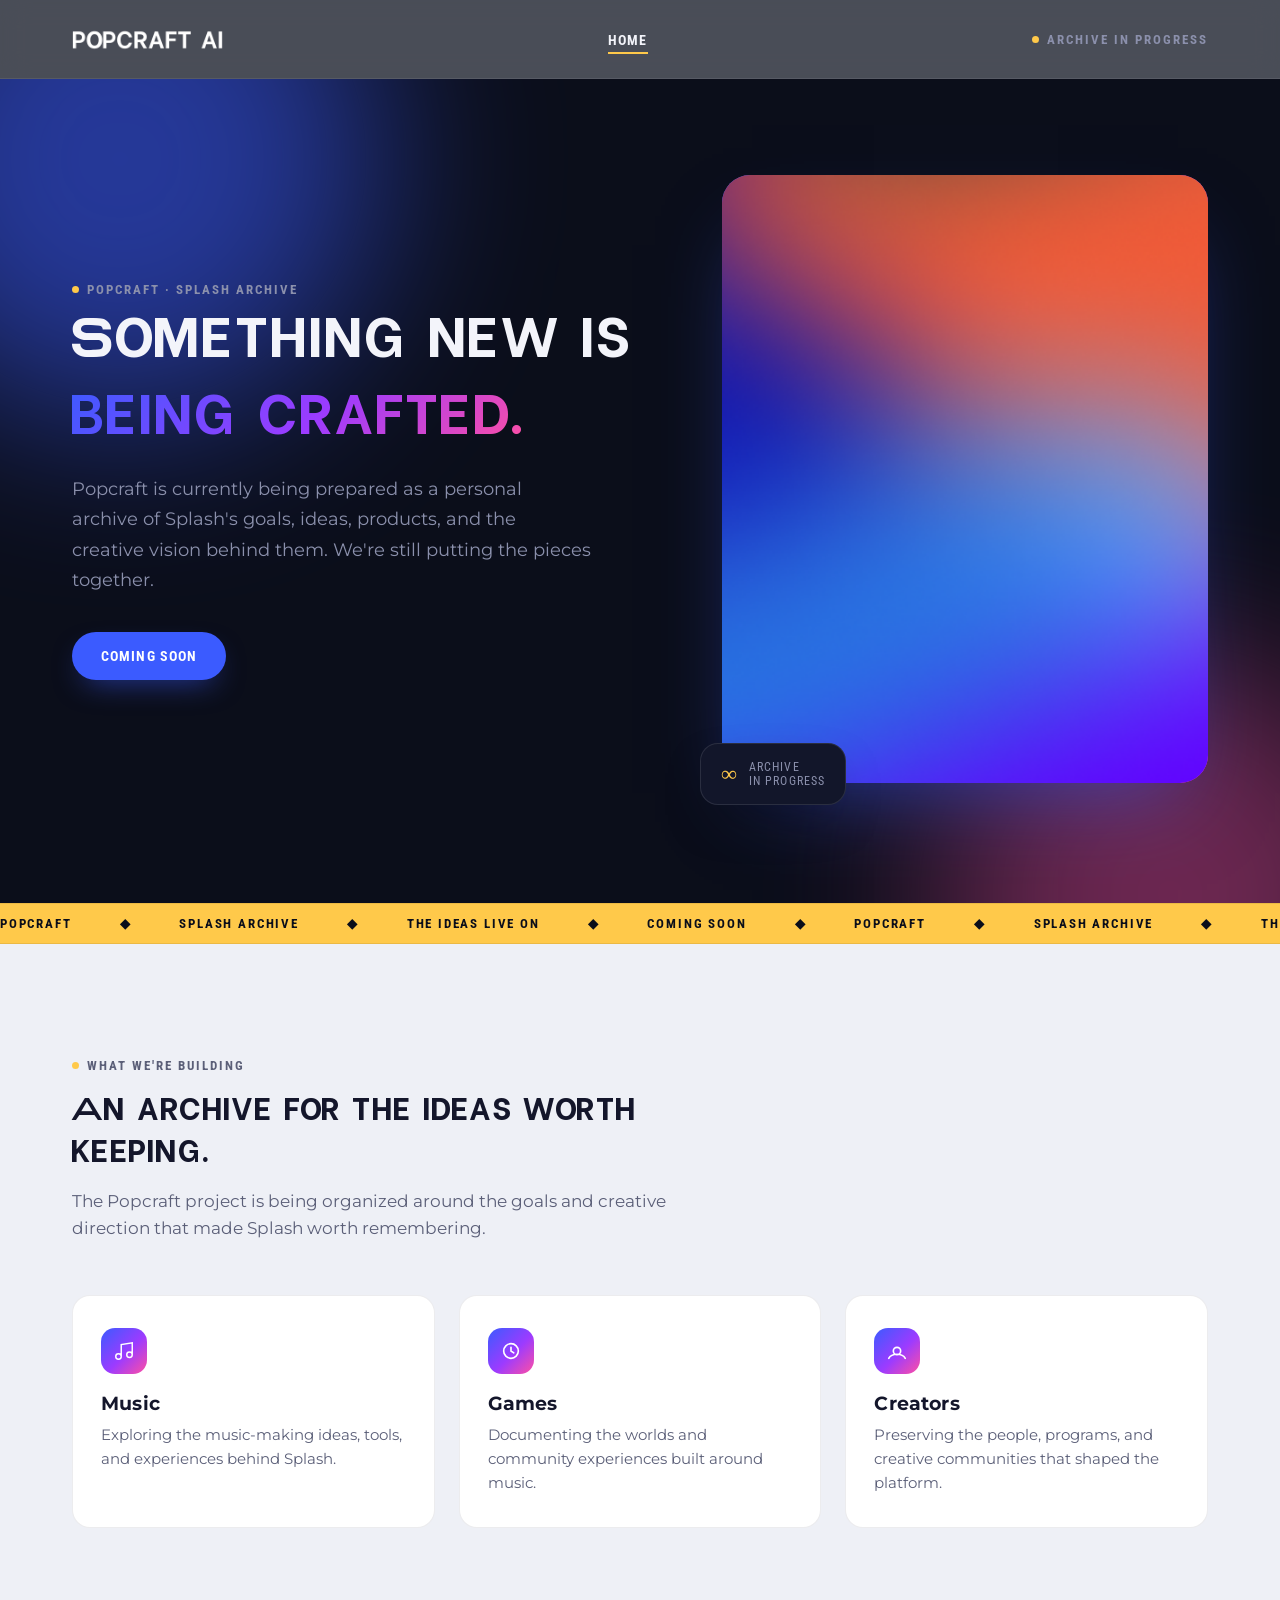
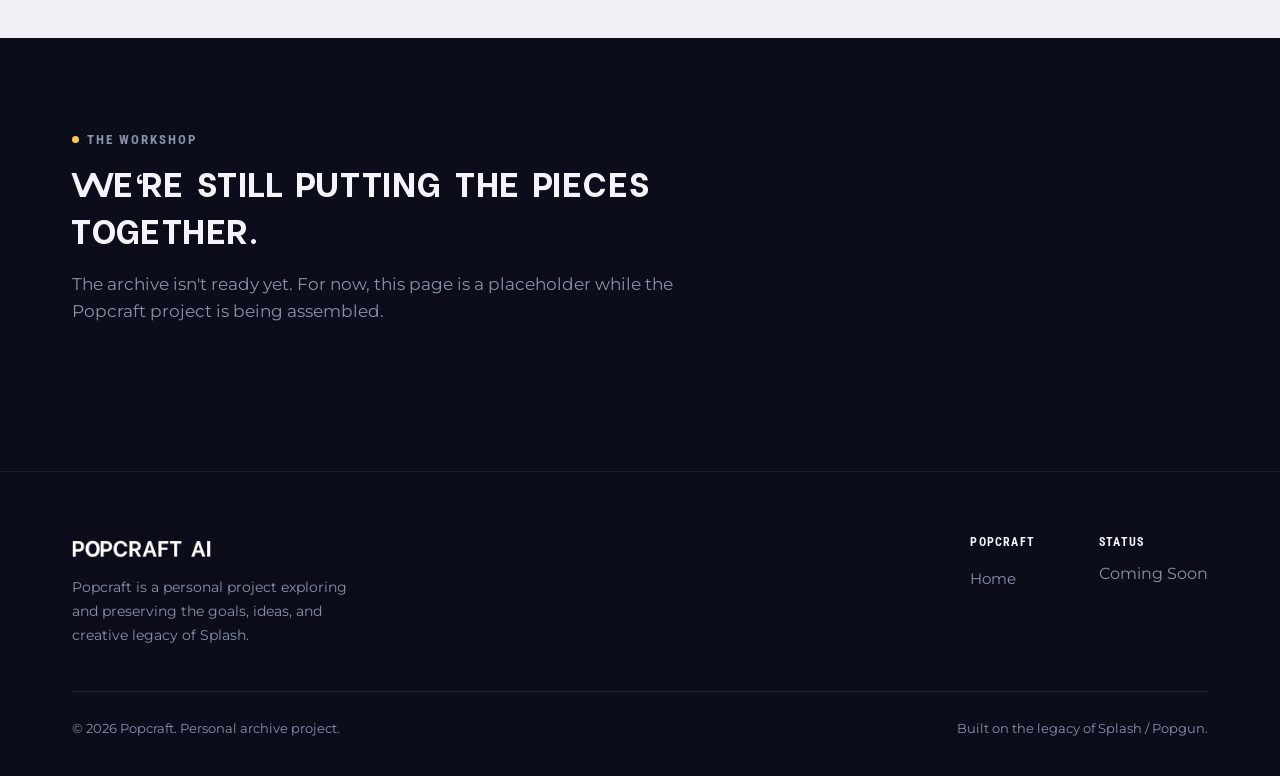
==== index.html @ b300c8a2 "updated" ====
<!DOCTYPE html>
<html lang="en">
<head>
<meta charset="UTF-8">
<meta name="viewport" content="width=device-width, initial-scale=1.0">
<title>Popcraft — Coming Soon</title>
<meta name="description" content="Popcraft is a personal archive exploring Splash's goals, ideas, products, and creative legacy.">
<link rel="stylesheet" href="css/style.css">
</head>

<body>

<nav class="site-nav">
  <div class="wrap">
    <a href="index.html" class="brand">
      <img src="assets/logo/Popcraft_Logotype.png" alt="Popcraft">
    </a>

    <ul class="nav-links" id="navLinks">
      <li><a href="index.html" class="current">Home</a></li>
    </ul>

    <div class="nav-cta">
      <span class="eyebrow on-ink">ARCHIVE IN PROGRESS</span>
      <button class="nav-toggle" id="navToggle" aria-label="Toggle menu" aria-expanded="false">
        <svg width="24" height="24" viewBox="0 0 24 24" fill="none">
          <path d="M3 6h18M3 12h18M3 18h18" stroke="currentColor" stroke-width="2" stroke-linecap="round"/>
        </svg>
      </button>
    </div>
  </div>
</nav>

<header class="hero">
  <div class="glow glow-a"></div>
  <div class="glow glow-b"></div>

  <div class="wrap hero-grid">
    <div>
      <span class="eyebrow on-ink">POPCRAFT · SPLASH ARCHIVE</span>

      <h1>
        Something new is
        <span class="accent">being crafted.</span>
      </h1>

      <p class="lede">
        Popcraft is currently being prepared as a personal archive of
        Splash's goals, ideas, products, and the creative vision behind them.
        We're still putting the pieces together.
      </p>

      <div class="cta-row">
        <span class="btn btn-primary" aria-disabled="true">Coming Soon</span>
      </div>
    </div>

    <div class="hero-visual">
      <div class="frame">
        <img src="assets/tiles/BrandedTile1.png" alt="Popcraft">
      </div>

      <div class="badge">
        <strong>∞</strong>
        <span>Archive<br>in progress</span>
      </div>
    </div>
  </div>
</header>

<div class="ticker" aria-hidden="true">
  <div class="ticker-track">
    <span>POPCRAFT</span><span>◆</span>
    <span>SPLASH ARCHIVE</span><span>◆</span>
    <span>THE IDEAS LIVE ON</span><span>◆</span>
    <span>COMING SOON</span><span>◆</span>
    <span>POPCRAFT</span><span>◆</span>
    <span>SPLASH ARCHIVE</span><span>◆</span>
    <span>THE IDEAS LIVE ON</span><span>◆</span>
    <span>COMING SOON</span><span>◆</span>
  </div>
</div>

<section class="section on-paper">
  <div class="wrap">
    <div class="section-head">
      <span class="eyebrow on-paper">WHAT WE'RE BUILDING</span>
      <h2>An archive for the ideas worth keeping.</h2>
      <p>
        The Popcraft project is being organized around the goals and creative
        direction that made Splash worth remembering.
      </p>
    </div>

    <div class="feature-grid">
      <div class="feature-card">
        <div class="feature-icon">
          <svg viewBox="0 0 24 24" fill="none">
            <path d="M9 18V5l12-2v13M9 18a3 3 0 11-6 0 3 3 0 016 0zM21 16a3 3 0 11-6 0 3 3 0 016 0z"
              stroke="#fff" stroke-width="1.6"/>
          </svg>
        </div>
        <h3>Music</h3>
        <p>Exploring the music-making ideas, tools, and experiences behind Splash.</p>
      </div>

      <div class="feature-card">
        <div class="feature-icon">
          <svg viewBox="0 0 24 24" fill="none">
            <path d="M4 12a8 8 0 0116 0M4 12a8 8 0 0016 0M12 8v4l3 2"
              stroke="#fff" stroke-width="1.8" stroke-linecap="round"/>
          </svg>
        </div>
        <h3>Games</h3>
        <p>Documenting the worlds and community experiences built around music.</p>
      </div>

      <div class="feature-card">
        <div class="feature-icon">
          <svg viewBox="0 0 24 24" fill="none">
            <path d="M8 12a4 4 0 108 0 4 4 0 00-8 0zM3 20c1.5-3 4.5-4.5 9-4.5S19.5 17 21 20"
              stroke="#fff" stroke-width="1.8" stroke-linecap="round"/>
          </svg>
        </div>
        <h3>Creators</h3>
        <p>Preserving the people, programs, and creative communities that shaped the platform.</p>
      </div>
    </div>
  </div>
</section>

<section class="craft" style="padding:90px 0;">
  <div class="wrap">
    <div class="craft-head">
      <span class="eyebrow on-ink">THE WORKSHOP</span>
      <h2>We're still putting the pieces together.</h2>
      <p>
        The archive isn't ready yet. For now, this page is a placeholder while
        the Popcraft project is being assembled.
      </p>
    </div>
  </div>
</section>

<footer class="site-footer">
  <div class="wrap">
    <div class="footer-top">
      <div class="footer-brand">
        <img src="assets/logo/Popcraft_Logotype.png" alt="Popcraft">
        <p>
          Popcraft is a personal project exploring and preserving the goals,
          ideas, and creative legacy of Splash.
        </p>
      </div>

      <div class="footer-cols">
        <div class="footer-col">
          <h4>Popcraft</h4>
          <a href="index.html">Home</a>
        </div>

        <div class="footer-col">
          <h4>Status</h4>
          <span>Coming Soon</span>
        </div>
      </div>
    </div>

    <div class="footer-bottom">
      <span>© 2026 Popcraft. Personal archive project.</span>
      <span>Built on the legacy of Splash / Popgun.</span>
    </div>
  </div>
</footer>

<script src="js/main.js"></script>
</body>
</html>
---- css/style.css ----
/* ==========================================================================
   POPCRAFT — retro-modern design system
   Tokens
   -------
   ink       #0B0E1A  deep indigo-black — primary dark surface
   ink-2     #12162A  raised dark surface (cards on ink)
   paper     #EEF0F6  cool pale lavender-white — light surface
   paper-2   #E2E5F0  raised light surface (cards on paper)
   text-hi   #F3F4FA  primary text on dark
   text-lo   #14162B  primary text on light
   muted     #8B90AC  secondary text (works on both, tuned per surface)
   blue      #3B5BFF  signal blue — primary action
   violet    #9C3BFF  tile gradient mid
   pink      #FF4FA3  tile gradient end
   gold      #FFC94A  retro spark accent — used sparingly
   Display face: Splash (custom, from /assets/fonts) — big, retro logotype energy
   Body face:    Montserrat — clean modern reading
   Utility face: Roboto Condensed — uppercase tracked labels, nav, tags
   ========================================================================== */

@font-face{font-family:"Splash Display";src:url("../assets/fonts/SPLASH.ttf") format("truetype");font-weight:700;font-display:swap;}
@font-face{font-family:"Splash Display";src:url("../assets/fonts/SPLASH-REGULAR.ttf") format("truetype");font-weight:400;font-display:swap;}

@font-face{font-family:"Montserrat";src:url("../assets/fonts/Montserrat-Regular.ttf") format("truetype");font-weight:400;font-display:swap;}
@font-face{font-family:"Montserrat";src:url("../assets/fonts/Montserrat-Medium.ttf") format("truetype");font-weight:500;font-display:swap;}
@font-face{font-family:"Montserrat";src:url("../assets/fonts/Montserrat-SemiBold.ttf") format("truetype");font-weight:600;font-display:swap;}
@font-face{font-family:"Montserrat";src:url("../assets/fonts/Montserrat-Bold.ttf") format("truetype");font-weight:700;font-display:swap;}
@font-face{font-family:"Montserrat";src:url("../assets/fonts/Montserrat-Black.ttf") format("truetype");font-weight:900;font-display:swap;}
@font-face{font-family:"Montserrat";src:url("../assets/fonts/Montserrat-Light.ttf") format("truetype");font-weight:300;font-display:swap;}

@font-face{font-family:"Roboto Condensed";src:url("../assets/fonts/Roboto_Condensed-Regular.ttf") format("truetype");font-weight:400;font-display:swap;}
@font-face{font-family:"Roboto Condensed";src:url("../assets/fonts/Roboto_Condensed-Medium.ttf") format("truetype");font-weight:500;font-display:swap;}
@font-face{font-family:"Roboto Condensed";src:url("../assets/fonts/Roboto_Condensed-Bold.ttf") format("truetype");font-weight:700;font-display:swap;}

:root{
  --ink:#0B0E1A;
  --ink-2:#12162A;
  --ink-3:#1B2038;
  --paper:#EEF0F6;
  --paper-2:#E2E5F0;
  --text-hi:#F3F4FA;
  --text-lo:#14162B;
  --muted-on-ink:#8B90AC;
  --muted-on-paper:#5B5F78;
  --blue:#3B5BFF;
  --violet:#9C3BFF;
  --pink:#FF4FA3;
  --gold:#FFC94A;
  --gradient-tile:linear-gradient(135deg,#3B5BFF 0%,#9C3BFF 55%,#FF4FA3 100%);
  --gradient-tile-2:linear-gradient(135deg,#FF4FA3 0%,#FFC94A 100%);
  --radius-lg:28px;
  --radius-md:18px;
  --radius-sm:10px;
  --container:1200px;
  --ease:cubic-bezier(.22,1,.36,1);
}

*,*::before,*::after{box-sizing:border-box;}
html{scroll-behavior:smooth;}
body{
  margin:0;
  background:var(--paper);
  color:var(--text-lo);
  font-family:"Montserrat",sans-serif;
  font-weight:400;
  -webkit-font-smoothing:antialiased;
}
img{max-width:100%;display:block;}
a{color:inherit;text-decoration:none;}
h1,h2,h3,h4{margin:0;font-family:"Splash Display","Montserrat",sans-serif;font-weight:700;letter-spacing:.01em;line-height:1.02;}
p{margin:0;line-height:1.6;}
ul{margin:0;padding:0;list-style:none;}
button{font-family:inherit;}

.wrap{max-width:var(--container);margin:0 auto;padding:0 32px;}
@media(max-width:640px){.wrap{padding:0 20px;}}

.eyebrow{
  font-family:"Roboto Condensed",sans-serif;
  font-weight:700;
  text-transform:uppercase;
  letter-spacing:.16em;
  font-size:12.5px;
  display:inline-flex;
  align-items:center;
  gap:8px;
}
.eyebrow::before{content:"";width:7px;height:7px;border-radius:50%;background:var(--gold);flex:none;}
.eyebrow.on-ink{color:var(--muted-on-ink);}
.eyebrow.on-paper{color:var(--muted-on-paper);}

/* ---------- buttons ---------- */
.btn{
  display:inline-flex;align-items:center;justify-content:center;gap:8px;
  font-family:"Roboto Condensed",sans-serif;font-weight:700;
  text-transform:uppercase;letter-spacing:.08em;font-size:14px;
  padding:15px 28px;border-radius:999px;border:1px solid transparent;
  cursor:pointer;transition:transform .35s var(--ease),background .25s,border-color .25s,color .25s;
  white-space:nowrap;
}
.btn:hover{transform:translateY(-2px);}
.btn-primary{background:var(--blue);color:#fff;box-shadow:0 12px 30px -12px rgba(59,91,255,.65);}
.btn-primary:hover{background:#5470ff;}
.btn-ghost-ink{border-color:rgba(243,244,250,.28);color:var(--text-hi);}
.btn-ghost-ink:hover{border-color:rgba(243,244,250,.6);background:rgba(243,244,250,.06);}
.btn-ghost-paper{border-color:rgba(20,22,43,.2);color:var(--text-lo);}
.btn-ghost-paper:hover{border-color:rgba(20,22,43,.5);}

/* ---------- nav ---------- */
.site-nav{
  position:sticky;top:0;z-index:100;
  background:rgba(11,14,26,.72);
  backdrop-filter:blur(14px);
  -webkit-backdrop-filter:blur(14px);
  border-bottom:1px solid rgba(255,255,255,.08);
}
.site-nav .wrap{display:flex;align-items:center;justify-content:space-between;height:78px;}
.brand{display:flex;align-items:center;gap:10px;}
.brand img{height:26px;width:auto;}
.brand-word{font-family:"Splash Display",sans-serif;font-size:20px;color:var(--text-hi);letter-spacing:.02em;}
.nav-links{display:flex;align-items:center;gap:34px;}
.nav-links a{
  font-family:"Roboto Condensed",sans-serif;font-weight:600;text-transform:uppercase;
  letter-spacing:.09em;font-size:13.5px;color:var(--muted-on-ink);
  position:relative;padding:6px 0;transition:color .2s;
}
.nav-links a::after{content:"";position:absolute;left:0;bottom:0;height:2px;width:0;background:var(--gold);transition:width .3s var(--ease);}
.nav-links a:hover,.nav-links a.current{color:var(--text-hi);}
.nav-links a:hover::after,.nav-links a.current::after{width:100%;}
.nav-cta{display:flex;align-items:center;gap:16px;}
.nav-toggle{display:none;background:none;border:0;color:var(--text-hi);}
@media(max-width:880px){
  .nav-links{position:fixed;inset:78px 0 0 0;background:var(--ink);flex-direction:column;justify-content:flex-start;padding:36px 32px;gap:26px;transform:translateY(-8px);opacity:0;pointer-events:none;transition:opacity .25s,transform .25s;}
  .nav-links.open{opacity:1;pointer-events:auto;transform:translateY(0);}
  .nav-links a{font-size:20px;}
  .nav-toggle{display:block;}
  .nav-cta .btn-ghost-ink{display:none;}
}

/* ---------- hero (dark, glow) ---------- */
.hero{
  position:relative;overflow:hidden;background:var(--ink);color:var(--text-hi);
  padding:96px 0 120px;
}
.hero .glow{position:absolute;border-radius:50%;filter:blur(90px);opacity:.55;pointer-events:none;}
.hero .glow-a{width:520px;height:520px;background:var(--blue);top:-180px;left:-140px;}
.hero .glow-b{width:460px;height:460px;background:var(--pink);bottom:-220px;right:-120px;opacity:.4;}
.hero-grid{position:relative;z-index:1;display:grid;grid-template-columns:1.1fr .9fr;gap:56px;align-items:center;}
.hero h1{font-size:clamp(42px,6vw,76px);color:var(--text-hi);}
.hero h1 .accent{background:var(--gradient-tile);-webkit-background-clip:text;background-clip:text;color:transparent;}
.hero .lede{margin-top:22px;font-size:18px;line-height:1.7;color:var(--muted-on-ink);max-width:520px;}
.hero .cta-row{margin-top:36px;display:flex;gap:16px;flex-wrap:wrap;}
.hero-visual{position:relative;}
.hero-visual .frame{
  border-radius:var(--radius-lg);overflow:hidden;background:var(--gradient-tile);
  aspect-ratio:4/5;position:relative;box-shadow:0 40px 80px -30px rgba(59,91,255,.5);
}
.hero-visual .frame img{width:100%;height:100%;object-fit:cover;mix-blend-mode:normal;}
.hero-visual .badge{
  position:absolute;bottom:-22px;left:-22px;background:var(--ink-2);border:1px solid rgba(255,255,255,.1);
  border-radius:var(--radius-md);padding:16px 20px;display:flex;gap:12px;align-items:center;
  box-shadow:0 20px 50px -20px rgba(0,0,0,.6);
}
.hero-visual .badge strong{display:block;font-size:22px;font-family:"Splash Display";color:var(--gold);}
.hero-visual .badge span{font-family:"Roboto Condensed";font-size:11.5px;text-transform:uppercase;letter-spacing:.1em;color:var(--muted-on-ink);}
@media(max-width:900px){
  .hero-grid{grid-template-columns:1fr;}
  .hero-visual{order:-1;max-width:340px;margin:0 auto;}
}

/* ---------- marquee ticker ---------- */
.ticker{background:var(--gold);color:var(--ink);overflow:hidden;border-top:1px solid rgba(0,0,0,.08);border-bottom:1px solid rgba(0,0,0,.08);}
.ticker-track{display:flex;gap:48px;white-space:nowrap;padding:12px 0;animation:scroll 26s linear infinite;width:max-content;}
.ticker-track span{font-family:"Roboto Condensed";font-weight:700;text-transform:uppercase;letter-spacing:.14em;font-size:13px;}
@keyframes scroll{from{transform:translateX(0);}to{transform:translateX(-50%);}}
@media(prefers-reduced-motion:reduce){.ticker-track{animation:none;}}

/* ---------- craft grid (signature element) ---------- */
.craft{background:var(--ink);color:var(--text-hi);padding:110px 0 130px;position:relative;}
.craft-head{max-width:640px;margin-bottom:56px;}
.craft-head h2{font-size:clamp(30px,4vw,46px);margin-top:14px;}
.craft-head p{margin-top:16px;color:var(--muted-on-ink);font-size:17px;}

.craft-grid{
  display:grid;grid-template-columns:repeat(6,1fr);grid-auto-rows:150px;gap:18px;
}
.tile{
  position:relative;border-radius:var(--radius-md);overflow:hidden;
  background:var(--gradient-tile);
  clip-path:polygon(0 0,100% 0,100% 100%,22px 100%,0 calc(100% - 22px));
  transition:transform .5s var(--ease),box-shadow .5s var(--ease);
  isolation:isolate;
}
.tile::after{
  content:"";position:absolute;inset:0;
  background:linear-gradient(120deg,transparent 30%,rgba(255,255,255,.35) 45%,transparent 60%);
  transform:translateX(-120%);transition:transform .8s var(--ease);
}
.tile:hover{transform:translateY(-8px);box-shadow:0 30px 60px -20px rgba(59,91,255,.45);}
.tile:hover::after{transform:translateX(120%);}
.tile img.tile-img{position:absolute;inset:0;width:100%;height:100%;object-fit:cover;}
.tile-label{
  position:absolute;left:18px;bottom:16px;z-index:2;
  font-family:"Roboto Condensed";font-weight:700;text-transform:uppercase;letter-spacing:.1em;
  font-size:12.5px;color:#fff;display:flex;align-items:center;gap:8px;
  text-shadow:0 2px 12px rgba(0,0,0,.35);
}
.tile-label svg{width:12px;height:12px;flex:none;}
.tile-cover{background:var(--gradient-tile-2);}
.tile-plain{background:var(--ink-3);}

.tile-games{grid-column:span 2;grid-row:span 2;}
.tile-tools{grid-column:span 2;grid-row:span 3;}
.tile-stars{grid-column:span 2;grid-row:span 2;}
.tile-video{grid-column:span 2;grid-row:span 2;}
.tile-b1{grid-column:span 2;grid-row:span 1;}
.tile-b2{grid-column:span 2;grid-row:span 2;}
.play-icon{position:absolute;top:50%;left:50%;width:52px;height:52px;transform:translate(-50%,-50%);z-index:2;filter:drop-shadow(0 6px 16px rgba(0,0,0,.5));}

@media(max-width:900px){
  .craft-grid{grid-template-columns:repeat(2,1fr);grid-auto-rows:180px;}
  .tile-games,.tile-tools,.tile-stars,.tile-video,.tile-b1,.tile-b2{grid-column:span 2;grid-row:span 2;}
}

/* ---------- feature cards (light) ---------- */
.section{padding:110px 0;}
.section.on-paper{background:var(--paper);}
.section-head{max-width:640px;margin-bottom:52px;}
.section-head h2{font-size:clamp(28px,3.6vw,42px);color:var(--text-lo);margin-top:14px;}
.section-head p{margin-top:16px;color:var(--muted-on-paper);font-size:17px;}

.feature-grid{display:grid;grid-template-columns:repeat(3,1fr);gap:24px;}
.feature-card{
  background:#fff;border:1px solid rgba(20,22,43,.08);border-radius:var(--radius-md);
  padding:32px 28px;transition:transform .3s var(--ease),box-shadow .3s var(--ease);
}
.feature-card:hover{transform:translateY(-6px);box-shadow:0 24px 50px -24px rgba(20,22,43,.22);}
.feature-icon{
  width:46px;height:46px;border-radius:14px;background:var(--gradient-tile);
  display:flex;align-items:center;justify-content:center;margin-bottom:20px;
}
.feature-icon svg{width:22px;height:22px;color:#fff;}
.feature-card h3{font-family:"Montserrat";font-weight:700;font-size:19px;color:var(--text-lo);}
.feature-card p{margin-top:10px;color:var(--muted-on-paper);font-size:15px;}
@media(max-width:820px){.feature-grid{grid-template-columns:1fr;}}

/* ---------- promise band ---------- */
.promise{background:var(--paper-2);padding:70px 0;}
.promise .wrap{display:flex;align-items:center;justify-content:space-between;gap:40px;flex-wrap:wrap;}
.promise h3{font-size:clamp(22px,3vw,30px);color:var(--text-lo);max-width:640px;}
.promise .tag{
  font-family:"Roboto Condensed";font-weight:700;text-transform:uppercase;letter-spacing:.1em;font-size:12px;
  color:var(--blue);background:rgba(59,91,255,.1);border-radius:999px;padding:8px 16px;display:inline-block;margin-bottom:14px;
}

/* ---------- product hero (per product page) ---------- */
.product-hero{background:var(--ink);color:var(--text-hi);padding:150px 0 110px;position:relative;overflow:hidden;}
.product-hero-grid{position:relative;z-index:1;display:grid;grid-template-columns:.95fr 1.05fr;gap:60px;align-items:center;}
.product-hero .frame{border-radius:var(--radius-lg);overflow:hidden;aspect-ratio:1/1;background:var(--gradient-tile);box-shadow:0 40px 90px -30px rgba(0,0,0,.6);}
.product-hero .frame img{width:100%;height:100%;object-fit:cover;}
.product-hero h1{font-size:clamp(38px,5vw,64px);margin-top:16px;}
.product-hero .lede{margin-top:20px;color:var(--muted-on-ink);font-size:17.5px;max-width:520px;line-height:1.7;}
.product-hero ul.checklist{margin-top:28px;display:grid;gap:12px;}
.product-hero ul.checklist li{display:flex;gap:12px;align-items:flex-start;font-size:15px;color:var(--text-hi);}
.product-hero ul.checklist li svg{flex:none;width:18px;height:18px;margin-top:2px;color:var(--gold);}
.product-hero .cta-row{margin-top:32px;display:flex;gap:16px;flex-wrap:wrap;}
@media(max-width:880px){.product-hero-grid{grid-template-columns:1fr;}.product-hero .frame{max-width:340px;margin:0 auto;}}

/* ---------- timeline (about page — genuine sequence) ---------- */
.timeline{position:relative;padding-left:32px;border-left:2px solid rgba(20,22,43,.14);display:grid;gap:44px;}
.timeline-item{position:relative;}
.timeline-item::before{
  content:"";position:absolute;left:-40px;top:4px;width:14px;height:14px;border-radius:50%;
  background:var(--blue);box-shadow:0 0 0 5px rgba(59,91,255,.16);
}
.timeline-item .year{font-family:"Roboto Condensed";font-weight:700;letter-spacing:.1em;text-transform:uppercase;font-size:12.5px;color:var(--blue);}
.timeline-item h3{font-family:"Montserrat";font-weight:700;font-size:20px;margin-top:8px;color:var(--text-lo);}
.timeline-item p{margin-top:8px;color:var(--muted-on-paper);max-width:560px;}

/* ---------- crew / mascot card ---------- */
.crew-card{
  display:grid;grid-template-columns:.8fr 1.2fr;gap:0;background:var(--ink);color:var(--text-hi);
  border-radius:var(--radius-lg);overflow:hidden;
}
.crew-card .art{background:var(--gradient-tile);aspect-ratio:4/5;position:relative;}
.crew-card .art img{width:100%;height:100%;object-fit:cover;}
.crew-card .copy{padding:48px;}
.crew-card h3{font-family:"Splash Display";font-size:32px;color:var(--text-hi);}
.crew-card p{margin-top:16px;color:var(--muted-on-ink);line-height:1.75;}
@media(max-width:760px){.crew-card{grid-template-columns:1fr;}.crew-card .copy{padding:32px;}}

/* ---------- newsletter ---------- */
.newsletter{background:var(--ink);color:var(--text-hi);padding:90px 0;}
.newsletter .wrap{display:grid;grid-template-columns:1fr auto;gap:40px;align-items:center;}
.newsletter h2{font-size:clamp(26px,3.4vw,38px);}
.newsletter p{margin-top:12px;color:var(--muted-on-ink);max-width:440px;}
.newsletter form{display:flex;gap:10px;}
.newsletter input{
  background:var(--ink-2);border:1px solid rgba(255,255,255,.14);border-radius:999px;
  padding:15px 20px;color:var(--text-hi);font-family:"Montserrat";min-width:260px;
}
.newsletter input::placeholder{color:var(--muted-on-ink);}
@media(max-width:760px){.newsletter .wrap{grid-template-columns:1fr;}.newsletter form{flex-direction:column;}.newsletter input{min-width:0;}}

/* ---------- footer ---------- */
.site-footer{background:var(--ink);color:var(--muted-on-ink);padding:64px 0 40px;border-top:1px solid rgba(255,255,255,.08);}
.footer-top{display:flex;justify-content:space-between;gap:40px;flex-wrap:wrap;padding-bottom:44px;}
.footer-brand img{height:24px;margin-bottom:16px;}
.footer-brand p{max-width:280px;font-size:14px;line-height:1.7;}
.footer-cols{display:flex;gap:64px;flex-wrap:wrap;}
.footer-col h4{font-family:"Roboto Condensed";text-transform:uppercase;letter-spacing:.1em;font-size:12px;color:var(--text-hi);margin-bottom:16px;}
.footer-col a{display:block;font-size:14.5px;padding:6px 0;transition:color .2s;}
.footer-col a:hover{color:var(--text-hi);}
.footer-bottom{border-top:1px solid rgba(255,255,255,.08);padding-top:28px;display:flex;justify-content:space-between;flex-wrap:wrap;gap:12px;font-size:13px;}
.social-row{display:flex;gap:14px;}
.social-row a{width:36px;height:36px;border-radius:50%;border:1px solid rgba(255,255,255,.14);display:flex;align-items:center;justify-content:center;transition:border-color .2s,transform .2s;}
.social-row a:hover{border-color:var(--gold);transform:translateY(-2px);}
.social-row svg{width:16px;height:16px;}

/* ---------- utility ---------- */
.stack-tag{display:inline-flex;align-items:center;gap:8px;font-family:"Roboto Condensed";font-weight:700;text-transform:uppercase;letter-spacing:.1em;font-size:12px;color:var(--blue);}
::selection{background:var(--gold);color:var(--ink);}
:focus-visible{outline:2px solid var(--gold);outline-offset:3px;}
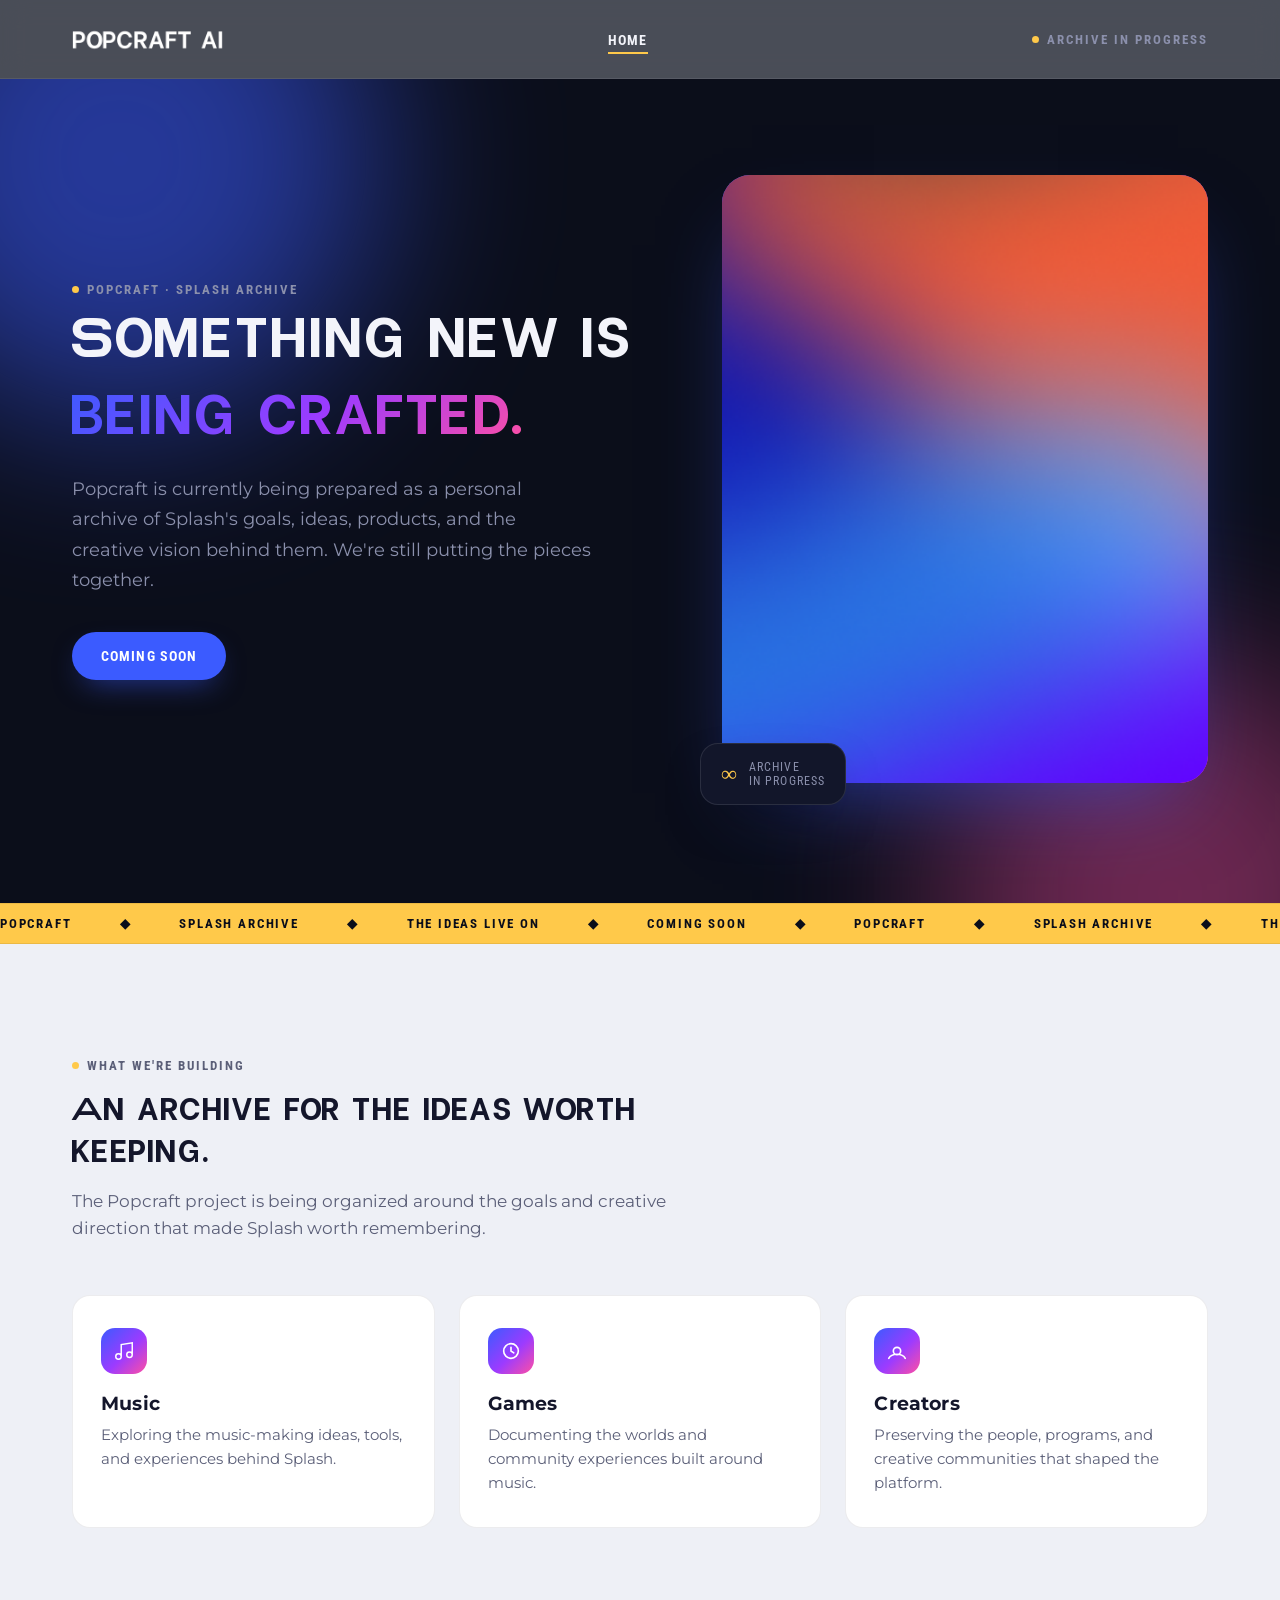
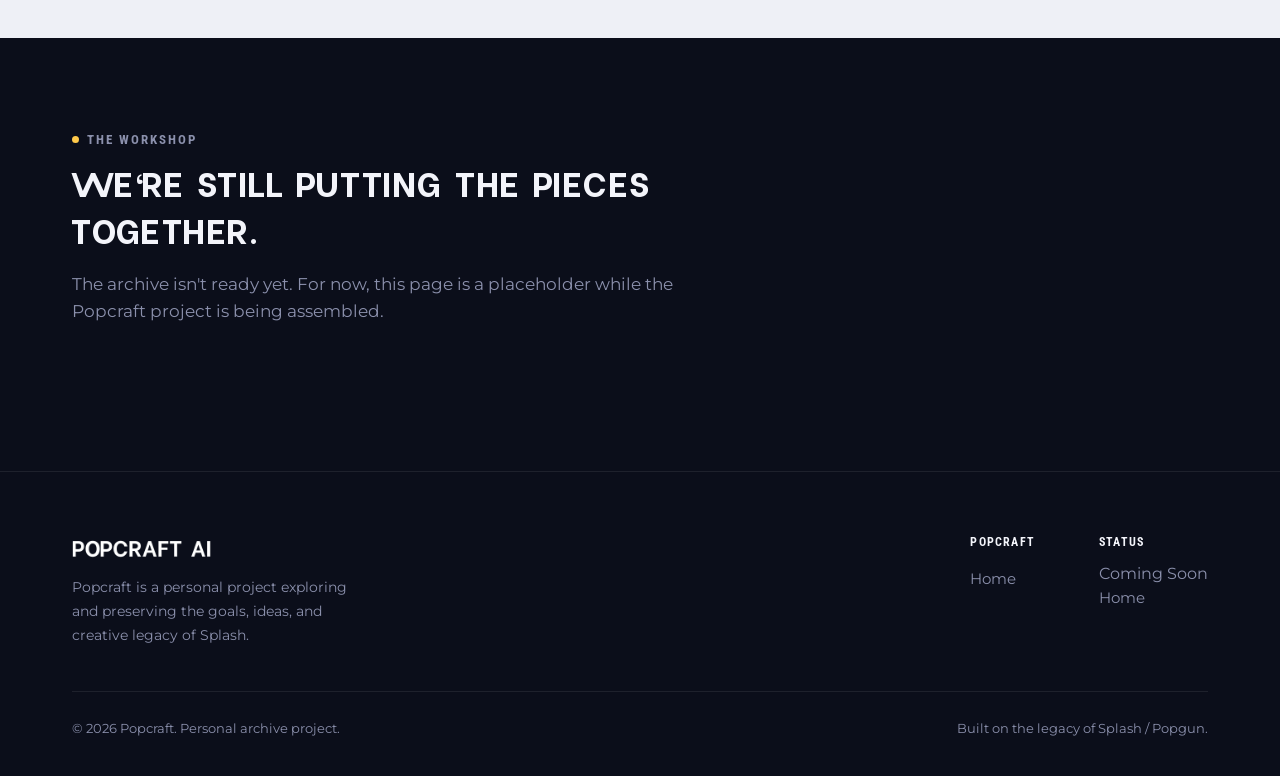
==== commit ec3abd1e: "Update index.html" ====
--- a/index.html
+++ b/index.html
@@ -162,6 +162,7 @@
         <div class="footer-col">
           <h4>Status</h4>
           <span>Coming Soon</span>
+		  <a href="coming.html">Home</a>
         </div>
       </div>
     </div>
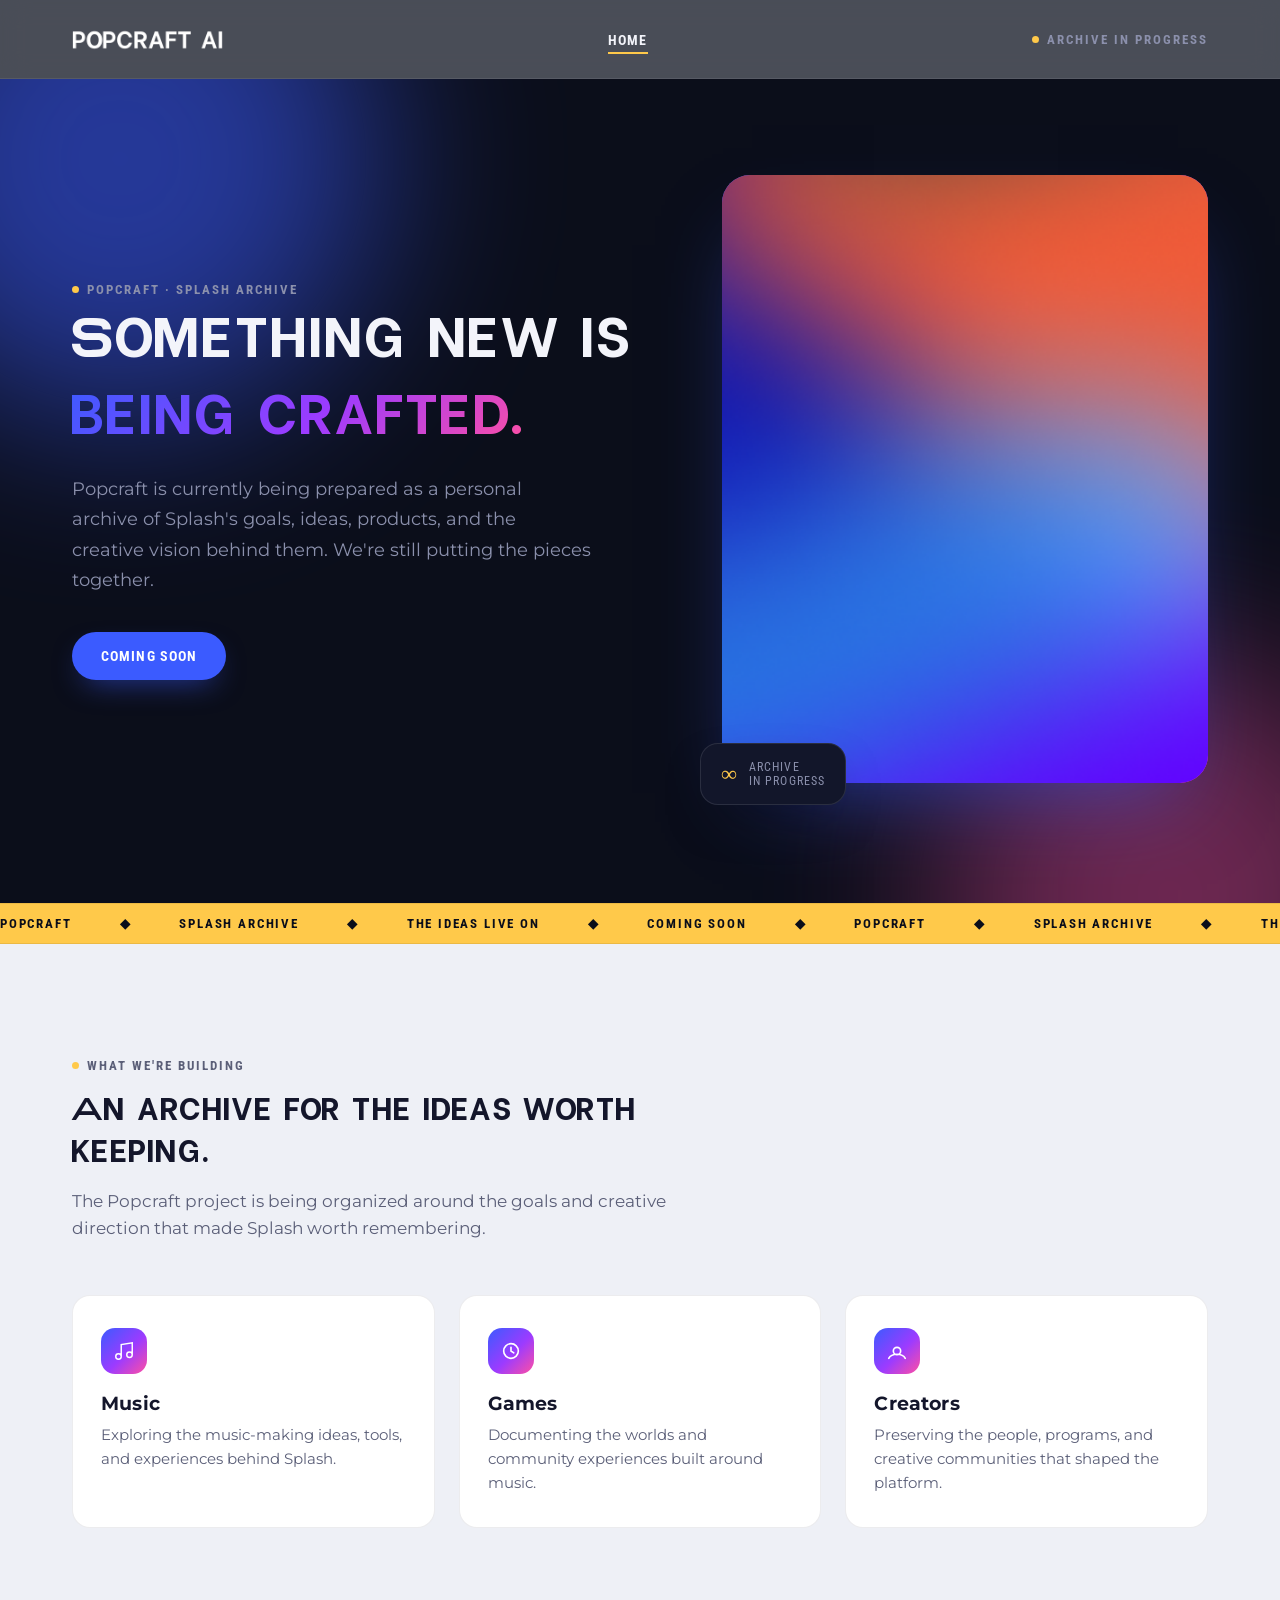
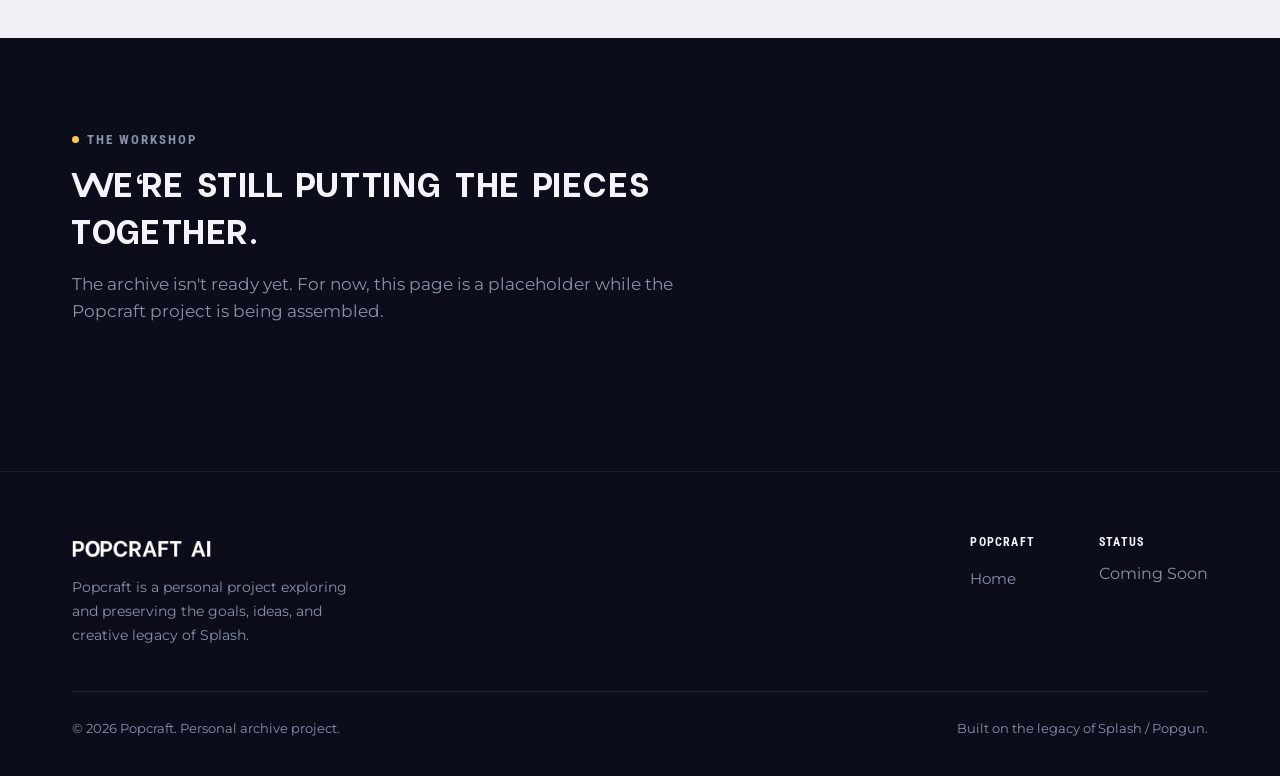
==== commit dc284754: "Update index.html" ====
--- a/index.html
+++ b/index.html
@@ -162,7 +162,6 @@
         <div class="footer-col">
           <h4>Status</h4>
           <span>Coming Soon</span>
-		  <a href="coming.html">Home</a>
         </div>
       </div>
     </div>
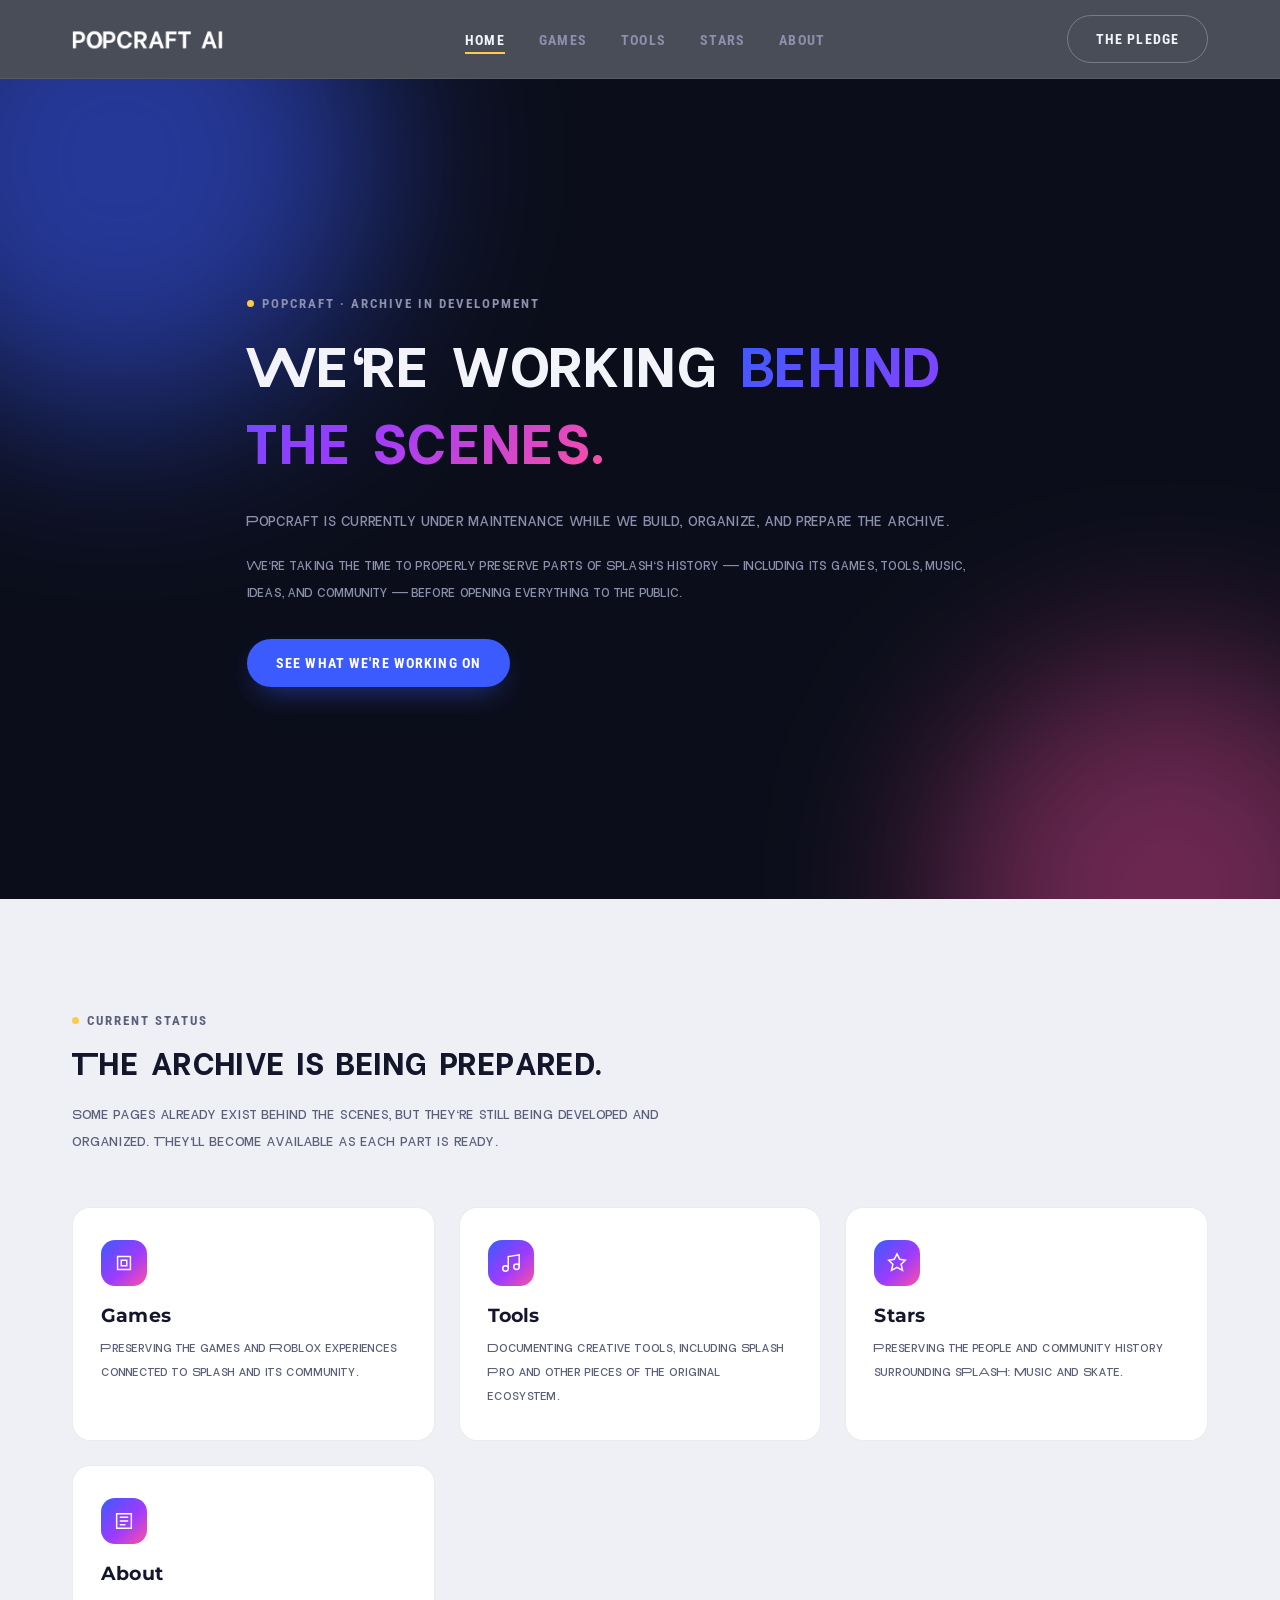
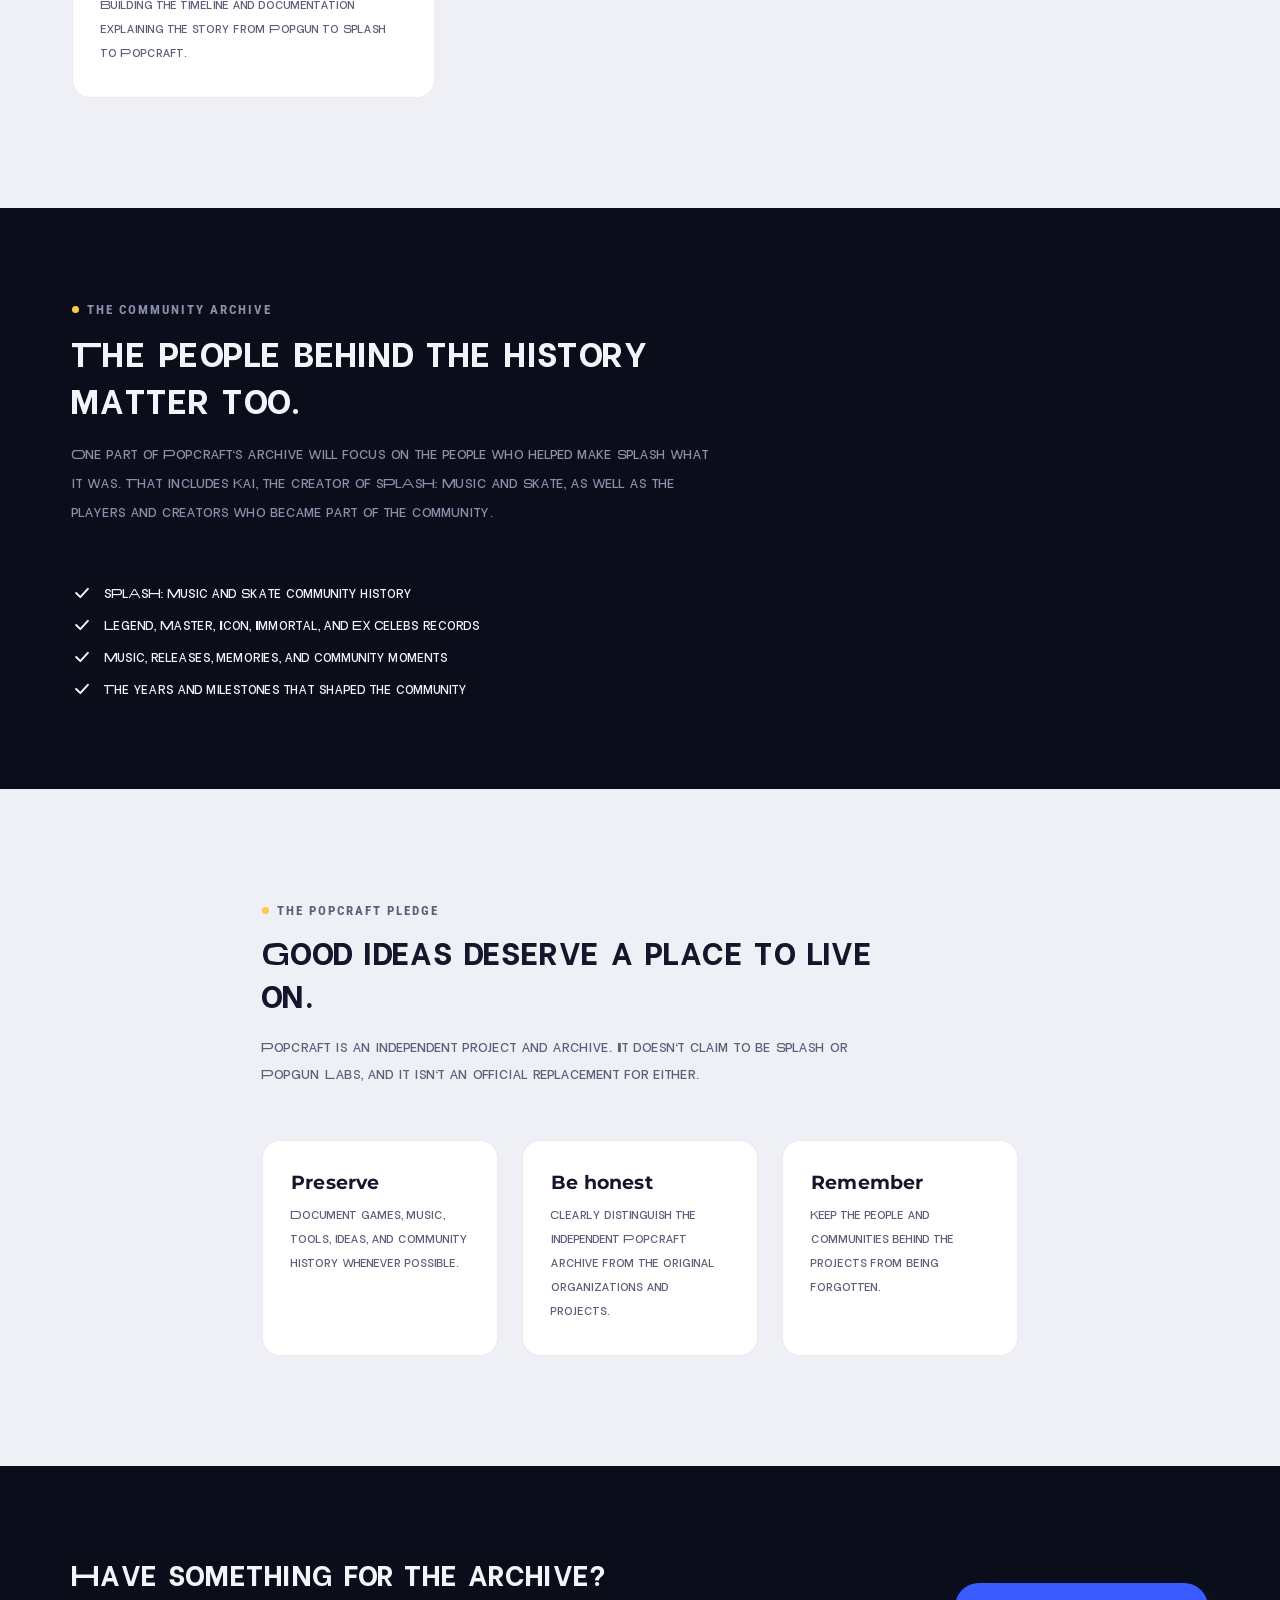
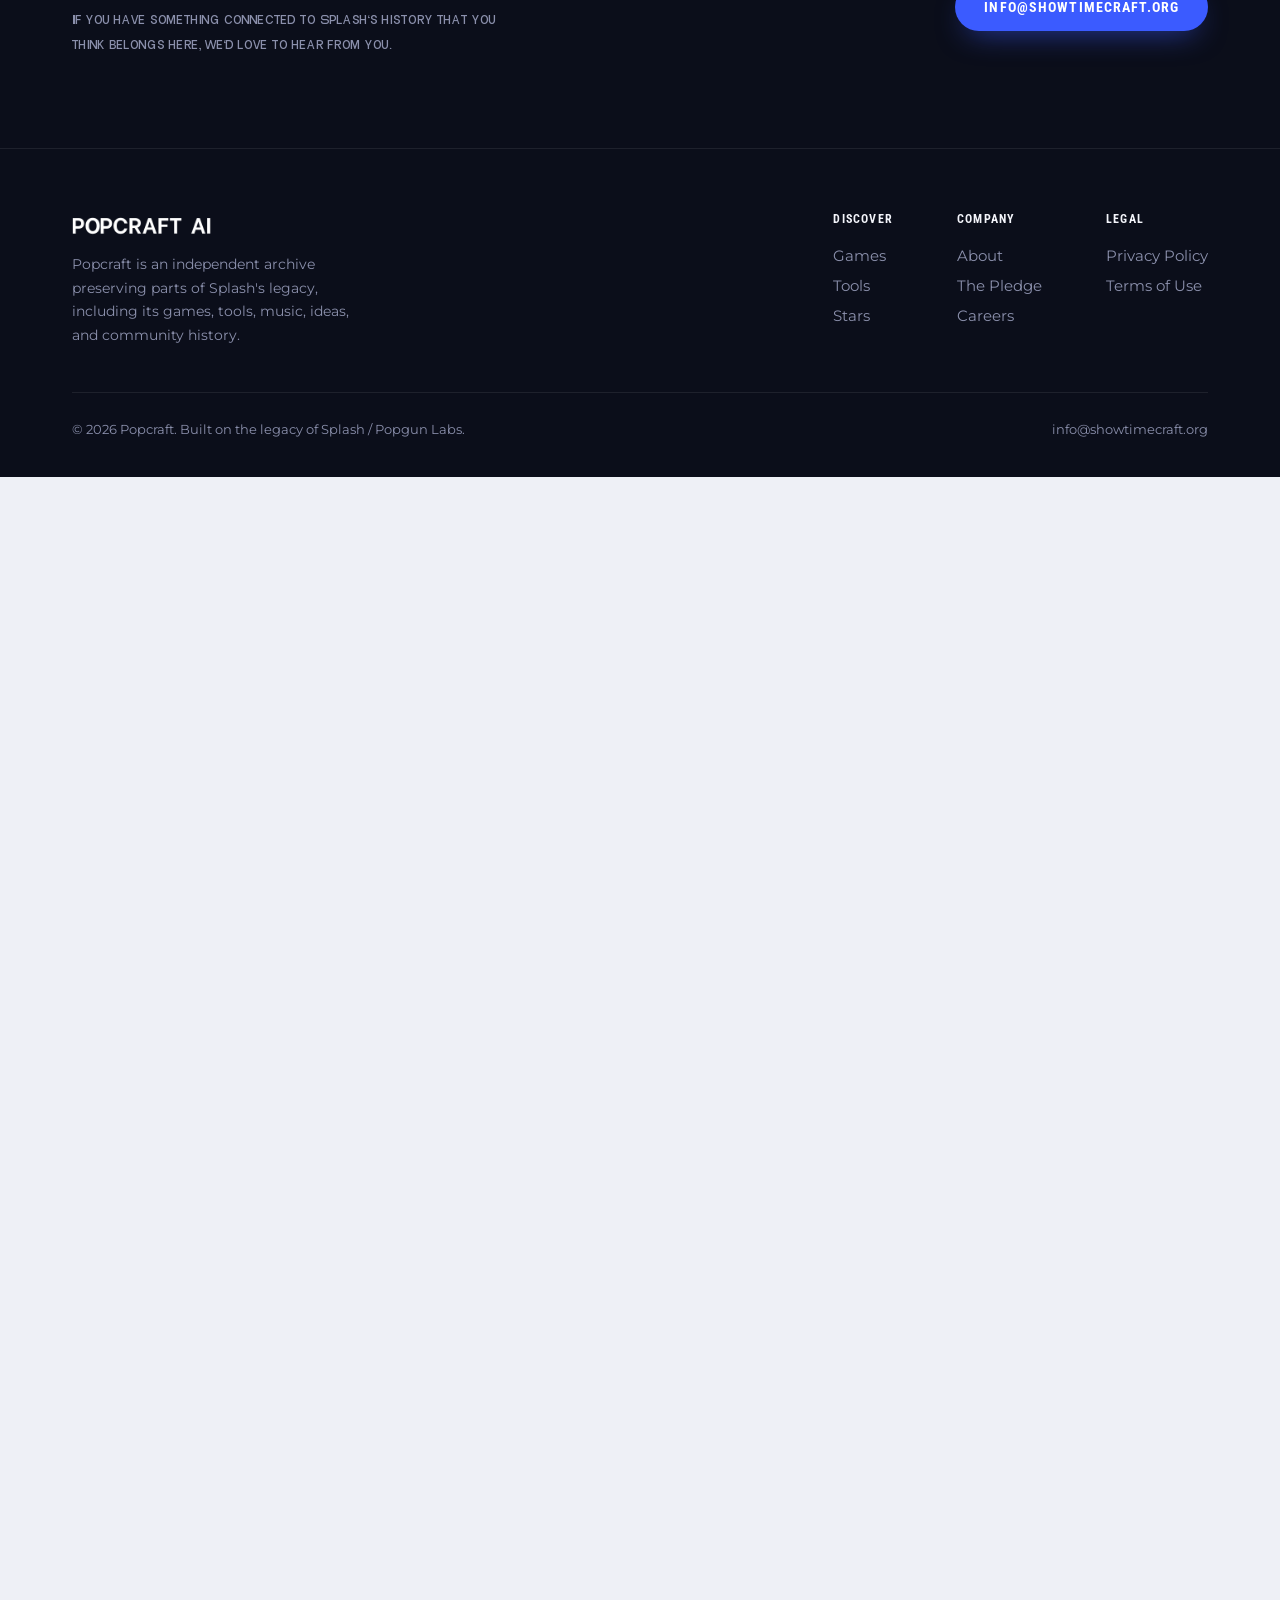
==== commit 4cb8cb60: "daeed 303.html and redrect index.html to 303.html" ====
--- a/index.html
+++ b/index.html
@@ -3,176 +3,13 @@
 <head>
 <meta charset="UTF-8">
 <meta name="viewport" content="width=device-width, initial-scale=1.0">
-<title>Popcraft — Coming Soon</title>
-<meta name="description" content="Popcraft is a personal archive exploring Splash's goals, ideas, products, and creative legacy.">
-<link rel="stylesheet" href="css/style.css">
+<meta http-equiv="refresh" content="0; url=303.html">
+<link rel="canonical" href="https://popcraft.showtimecraft.org/303.html">
+<title>Popcraft — Under Maintenance</title>
+<meta name="description" content="Popcraft is currently under maintenance while the independent archive is being developed.">
 </head>
-
 <body>
-
-<nav class="site-nav">
-  <div class="wrap">
-    <a href="index.html" class="brand">
-      <img src="assets/logo/Popcraft_Logotype.png" alt="Popcraft">
-    </a>
-
-    <ul class="nav-links" id="navLinks">
-      <li><a href="index.html" class="current">Home</a></li>
-    </ul>
-
-    <div class="nav-cta">
-      <span class="eyebrow on-ink">ARCHIVE IN PROGRESS</span>
-      <button class="nav-toggle" id="navToggle" aria-label="Toggle menu" aria-expanded="false">
-        <svg width="24" height="24" viewBox="0 0 24 24" fill="none">
-          <path d="M3 6h18M3 12h18M3 18h18" stroke="currentColor" stroke-width="2" stroke-linecap="round"/>
-        </svg>
-      </button>
-    </div>
-  </div>
-</nav>
-
-<header class="hero">
-  <div class="glow glow-a"></div>
-  <div class="glow glow-b"></div>
-
-  <div class="wrap hero-grid">
-    <div>
-      <span class="eyebrow on-ink">POPCRAFT · SPLASH ARCHIVE</span>
-
-      <h1>
-        Something new is
-        <span class="accent">being crafted.</span>
-      </h1>
-
-      <p class="lede">
-        Popcraft is currently being prepared as a personal archive of
-        Splash's goals, ideas, products, and the creative vision behind them.
-        We're still putting the pieces together.
-      </p>
-
-      <div class="cta-row">
-        <span class="btn btn-primary" aria-disabled="true">Coming Soon</span>
-      </div>
-    </div>
-
-    <div class="hero-visual">
-      <div class="frame">
-        <img src="assets/tiles/BrandedTile1.png" alt="Popcraft">
-      </div>
-
-      <div class="badge">
-        <strong>∞</strong>
-        <span>Archive<br>in progress</span>
-      </div>
-    </div>
-  </div>
-</header>
-
-<div class="ticker" aria-hidden="true">
-  <div class="ticker-track">
-    <span>POPCRAFT</span><span>◆</span>
-    <span>SPLASH ARCHIVE</span><span>◆</span>
-    <span>THE IDEAS LIVE ON</span><span>◆</span>
-    <span>COMING SOON</span><span>◆</span>
-    <span>POPCRAFT</span><span>◆</span>
-    <span>SPLASH ARCHIVE</span><span>◆</span>
-    <span>THE IDEAS LIVE ON</span><span>◆</span>
-    <span>COMING SOON</span><span>◆</span>
-  </div>
-</div>
-
-<section class="section on-paper">
-  <div class="wrap">
-    <div class="section-head">
-      <span class="eyebrow on-paper">WHAT WE'RE BUILDING</span>
-      <h2>An archive for the ideas worth keeping.</h2>
-      <p>
-        The Popcraft project is being organized around the goals and creative
-        direction that made Splash worth remembering.
-      </p>
-    </div>
-
-    <div class="feature-grid">
-      <div class="feature-card">
-        <div class="feature-icon">
-          <svg viewBox="0 0 24 24" fill="none">
-            <path d="M9 18V5l12-2v13M9 18a3 3 0 11-6 0 3 3 0 016 0zM21 16a3 3 0 11-6 0 3 3 0 016 0z"
-              stroke="#fff" stroke-width="1.6"/>
-          </svg>
-        </div>
-        <h3>Music</h3>
-        <p>Exploring the music-making ideas, tools, and experiences behind Splash.</p>
-      </div>
-
-      <div class="feature-card">
-        <div class="feature-icon">
-          <svg viewBox="0 0 24 24" fill="none">
-            <path d="M4 12a8 8 0 0116 0M4 12a8 8 0 0016 0M12 8v4l3 2"
-              stroke="#fff" stroke-width="1.8" stroke-linecap="round"/>
-          </svg>
-        </div>
-        <h3>Games</h3>
-        <p>Documenting the worlds and community experiences built around music.</p>
-      </div>
-
-      <div class="feature-card">
-        <div class="feature-icon">
-          <svg viewBox="0 0 24 24" fill="none">
-            <path d="M8 12a4 4 0 108 0 4 4 0 00-8 0zM3 20c1.5-3 4.5-4.5 9-4.5S19.5 17 21 20"
-              stroke="#fff" stroke-width="1.8" stroke-linecap="round"/>
-          </svg>
-        </div>
-        <h3>Creators</h3>
-        <p>Preserving the people, programs, and creative communities that shaped the platform.</p>
-      </div>
-    </div>
-  </div>
-</section>
-
-<section class="craft" style="padding:90px 0;">
-  <div class="wrap">
-    <div class="craft-head">
-      <span class="eyebrow on-ink">THE WORKSHOP</span>
-      <h2>We're still putting the pieces together.</h2>
-      <p>
-        The archive isn't ready yet. For now, this page is a placeholder while
-        the Popcraft project is being assembled.
-      </p>
-    </div>
-  </div>
-</section>
-
-<footer class="site-footer">
-  <div class="wrap">
-    <div class="footer-top">
-      <div class="footer-brand">
-        <img src="assets/logo/Popcraft_Logotype.png" alt="Popcraft">
-        <p>
-          Popcraft is a personal project exploring and preserving the goals,
-          ideas, and creative legacy of Splash.
-        </p>
-      </div>
-
-      <div class="footer-cols">
-        <div class="footer-col">
-          <h4>Popcraft</h4>
-          <a href="index.html">Home</a>
-        </div>
-
-        <div class="footer-col">
-          <h4>Status</h4>
-          <span>Coming Soon</span>
-        </div>
-      </div>
-    </div>
-
-    <div class="footer-bottom">
-      <span>© 2026 Popcraft. Personal archive project.</span>
-      <span>Built on the legacy of Splash / Popgun.</span>
-    </div>
-  </div>
-</footer>
-
-<script src="js/main.js"></script>
+<p>Popcraft is currently under maintenance.</p>
+<p><a href="303.html">Continue to Popcraft</a></p>
 </body>
 </html>
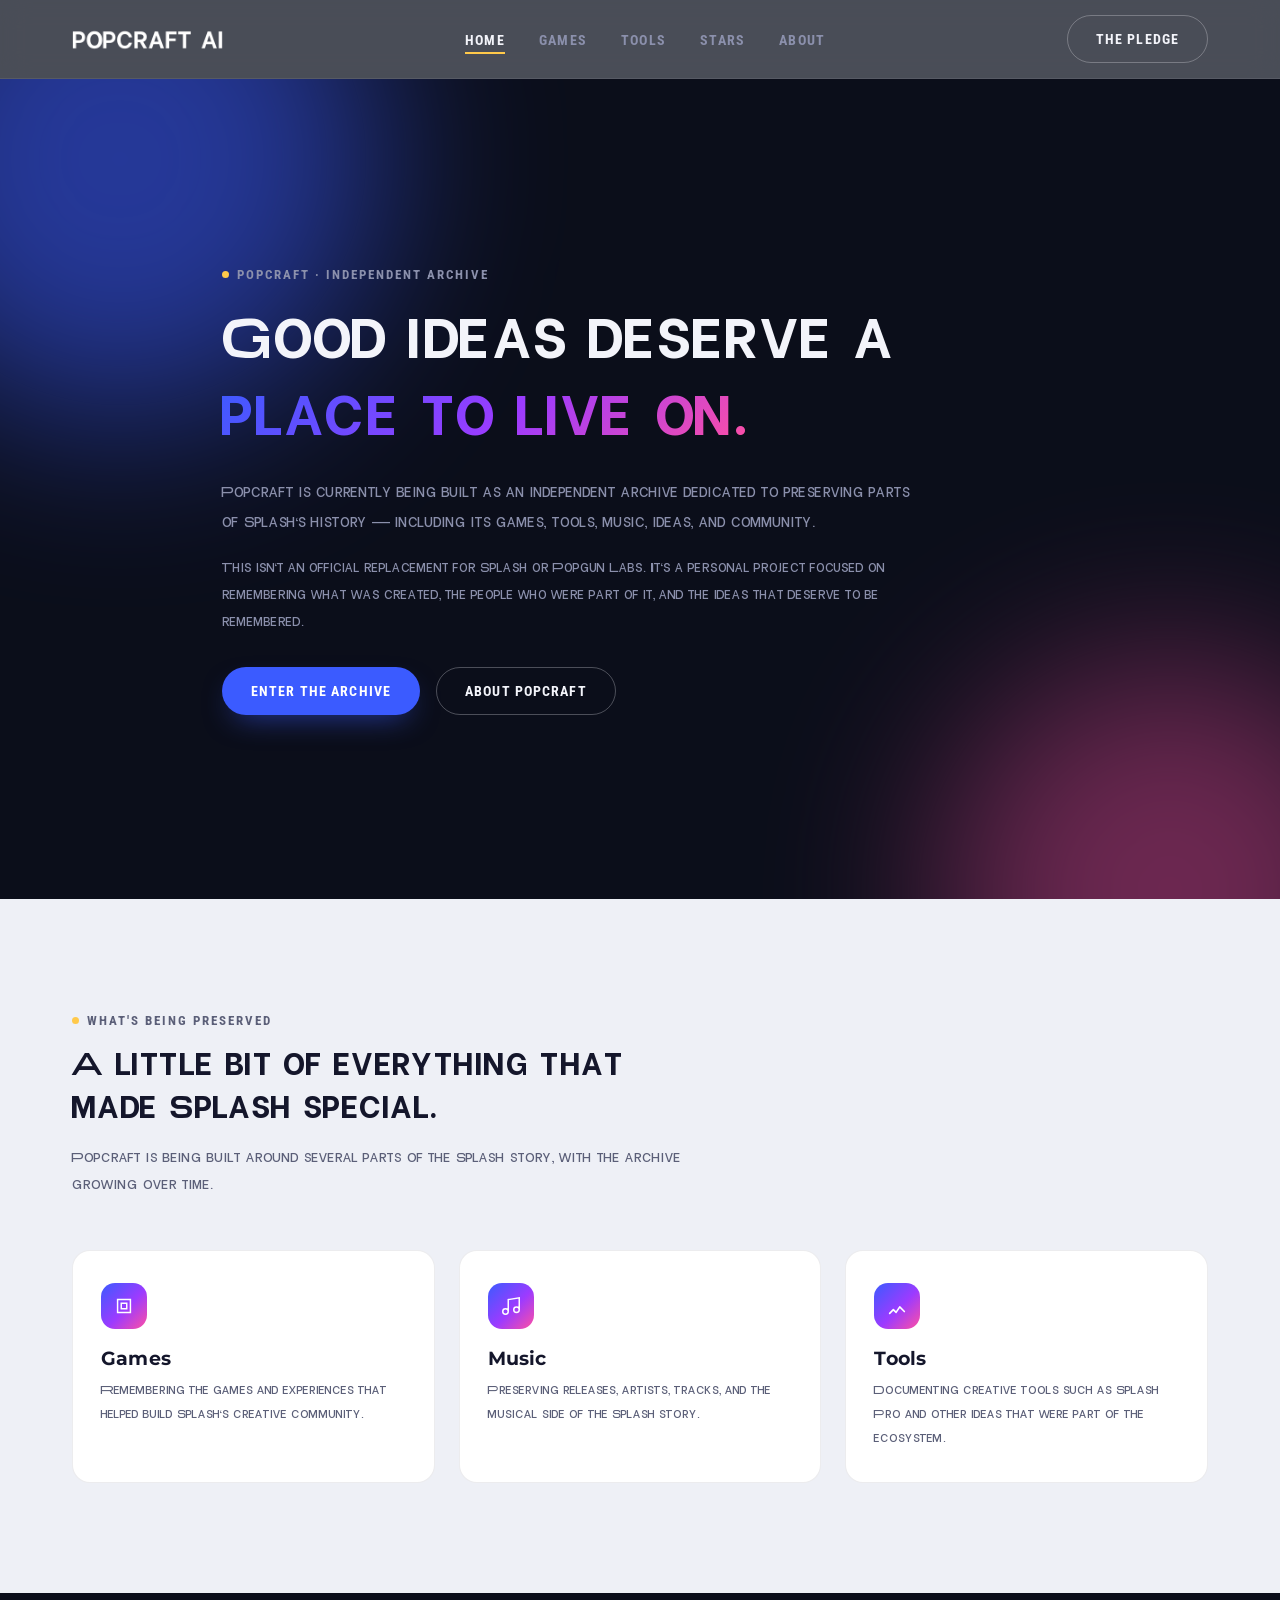
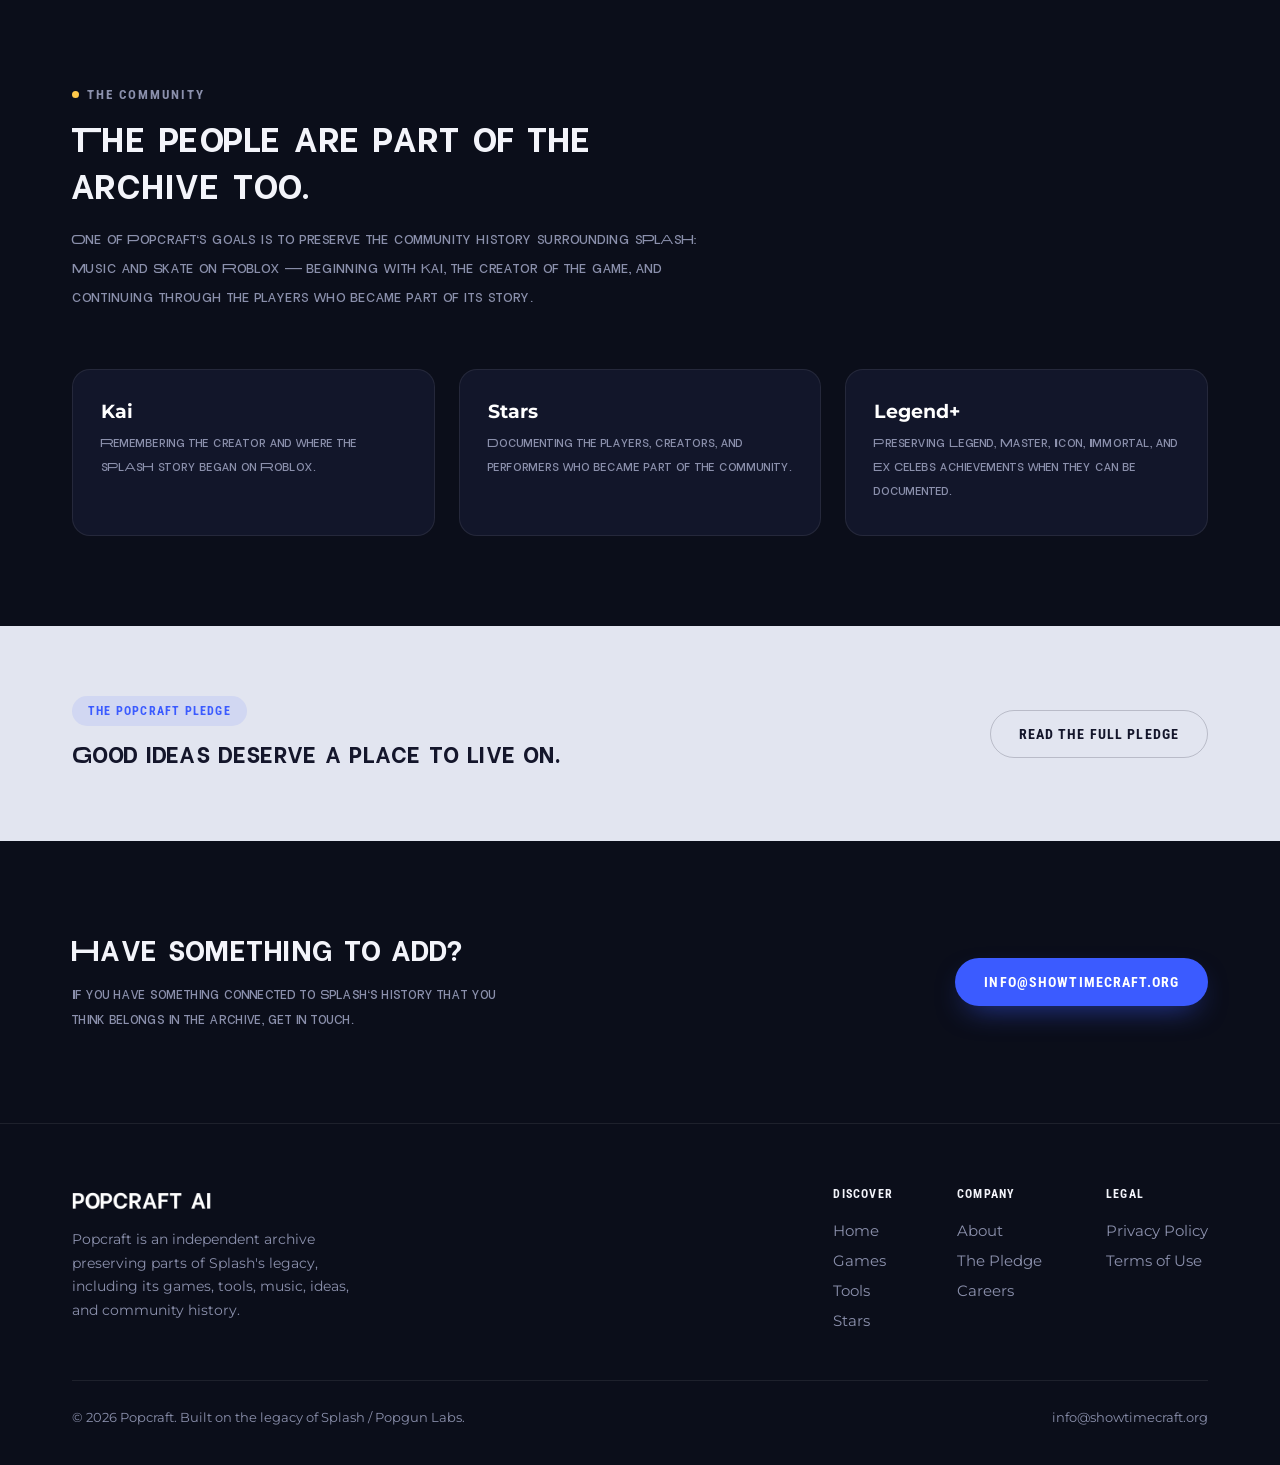
==== commit 0f6fda81: "updated and favcon added" ====
--- a/index.html
+++ b/index.html
@@ -3,13 +3,193 @@
 <head>
 <meta charset="UTF-8">
 <meta name="viewport" content="width=device-width, initial-scale=1.0">
-<meta http-equiv="refresh" content="0; url=303.html">
-<link rel="canonical" href="https://popcraft.showtimecraft.org/303.html">
-<title>Popcraft — Under Maintenance</title>
-<meta name="description" content="Popcraft is currently under maintenance while the independent archive is being developed.">
+<link rel="icon" type="image/png" href="assets/logo/favcon.png">
+<title>Popcraft</title>
+<meta name="description" content="Popcraft is an independent archive preserving parts of Splash's games, tools, music, ideas, and community history.">
+<link rel="stylesheet" href="css/style.css">
+<style>
+@font-face {
+  font-family: 'SPLASH';
+  src: url('assets/fonts/SPLASH.ttf') format('truetype');
+  font-weight: 700;
+  font-style: normal;
+  font-display: swap;
+}
+@font-face {
+  font-family: 'SPLASH Regular';
+  src: url('assets/fonts/SPLASH-REGULAR.ttf') format('truetype');
+  font-weight: 400;
+  font-style: normal;
+  font-display: swap;
+}
+.coming-title {
+  font-family: 'SPLASH', sans-serif;
+  font-weight: 700;
+}
+.coming-copy {
+  font-family: 'SPLASH Regular', sans-serif;
+  font-weight: 400;
+}
+</style>
 </head>
 <body>
-<p>Popcraft is currently under maintenance.</p>
-<p><a href="303.html">Continue to Popcraft</a></p>
+
+<nav class="site-nav">
+	  <div class="wrap">
+	    <a href="index.html" class="brand">
+	      <img src="assets/logo/Popcraft_Logotype.png" alt="Popcraft">
+	    </a>
+	    <ul class="nav-links" id="navLinks">
+	      <li><a href="index.html" class="current">Home</a></li>
+	      <li><a href="games.html">Games</a></li>
+	      <li><a href="tools.html">Tools</a></li>
+	      <li><a href="stars.html">Stars</a></li>
+	      <li><a href="about.html">About</a></li>
+	    </ul>
+	    <div class="nav-cta">
+	      <a href="about.html#pledge" class="btn btn-ghost-ink">The Pledge</a>
+	      <button class="nav-toggle" id="navToggle" aria-label="Toggle menu" aria-expanded="false">
+	        <svg width="24" height="24" viewBox="0 0 24 24" fill="none"><path d="M3 6h18M3 12h18M3 18h18" stroke="currentColor" stroke-width="2" stroke-linecap="round"/></svg>
+	      </button>
+	    </div>
+	  </div>
+	</nav>
+
+<header class="hero" style="min-height:calc(100vh - 80px);display:flex;align-items:center;padding:80px 0;">
+  <div class="glow glow-a"></div>
+  <div class="glow glow-b"></div>
+  <div class="wrap" style="position:relative;z-index:1;max-width:900px;">
+    <span class="eyebrow on-ink">POPCRAFT · INDEPENDENT ARCHIVE</span>
+    <h1 class="coming-title" style="font-size:clamp(42px,7vw,76px);margin-top:16px;">
+      Good ideas deserve a <span class="accent">place to live on.</span>
+    </h1>
+    <p class="lede coming-copy" style="max-width:700px;margin-top:24px;">
+      Popcraft is currently being built as an independent archive dedicated to preserving parts of Splash's history — including its games, tools, music, ideas, and community.
+    </p>
+    <p class="coming-copy" style="max-width:700px;margin-top:16px;color:var(--muted-on-ink);line-height:1.7;">
+      This isn't an official replacement for Splash or Popgun Labs. It's a personal project focused on remembering what was created, the people who were part of it, and the ideas that deserve to be remembered.
+    </p>
+    <div class="cta-row" style="margin-top:32px;">
+      <a href="index-live.html" class="btn btn-primary">Enter the archive</a>
+      <a href="about.html" class="btn btn-ghost-ink">About Popcraft</a>
+    </div>
+  </div>
+</header>
+
+<section class="section on-paper">
+  <div class="wrap">
+    <div class="section-head">
+      <span class="eyebrow on-paper">WHAT'S BEING PRESERVED</span>
+      <h2 class="coming-title">A little bit of everything that made Splash special.</h2>
+      <p class="coming-copy">Popcraft is being built around several parts of the Splash story, with the archive growing over time.</p>
+    </div>
+    <div class="feature-grid">
+      <div class="feature-card">
+        <div class="feature-icon">
+          <svg viewBox="0 0 24 24" fill="none"><path d="M5 5h14v14H5zM9 9h6v6H9z" stroke="#fff" stroke-width="1.6"/></svg>
+        </div>
+        <h3 class="coming-title">Games</h3>
+        <p class="coming-copy">Remembering the games and experiences that helped build Splash's creative community.</p>
+      </div>
+      <div class="feature-card">
+        <div class="feature-icon">
+          <svg viewBox="0 0 24 24" fill="none"><path d="M9 18V5l12-2v13M9 18a3 3 0 11-6 0 3 3 0 016 0zM21 16a3 3 0 11-6 0 3 3 0 016 0z" stroke="#fff" stroke-width="1.6"/></svg>
+        </div>
+        <h3 class="coming-title">Music</h3>
+        <p class="coming-copy">Preserving releases, artists, tracks, and the musical side of the Splash story.</p>
+      </div>
+      <div class="feature-card">
+        <div class="feature-icon">
+          <svg viewBox="0 0 24 24" fill="none"><path d="M4 20l4-4 3 3 4-6 5 5" stroke="#fff" stroke-width="1.8" stroke-linecap="round" stroke-linejoin="round"/></svg>
+        </div>
+        <h3 class="coming-title">Tools</h3>
+        <p class="coming-copy">Documenting creative tools such as Splash Pro and other ideas that were part of the ecosystem.</p>
+      </div>
+    </div>
+  </div>
+</section>
+
+<section class="craft" style="padding:90px 0;">
+  <div class="wrap">
+    <div class="craft-head">
+      <span class="eyebrow on-ink">THE COMMUNITY</span>
+      <h2 class="coming-title" style="font-size:clamp(30px,4vw,46px);">The people are part of the archive too.</h2>
+      <p class="coming-copy" style="margin-top:16px;color:var(--muted-on-ink);line-height:1.7;max-width:720px;">
+        One of Popcraft's goals is to preserve the community history surrounding sPlAsH: Music and Skate on Roblox — beginning with Kai, the creator of the game, and continuing through the players who became part of its story.
+      </p>
+    </div>
+    <div class="feature-grid" style="grid-template-columns:repeat(3,1fr);margin-top:40px;">
+      <div class="feature-card" style="background:var(--ink-2);border-color:rgba(255,255,255,.08);">
+        <h3 class="coming-title" style="color:#fff;">Kai</h3>
+        <p class="coming-copy" style="color:var(--muted-on-ink);">Remembering the creator and where the sPlAsH story began on Roblox.</p>
+      </div>
+      <div class="feature-card" style="background:var(--ink-2);border-color:rgba(255,255,255,.08);">
+        <h3 class="coming-title" style="color:#fff;">Stars</h3>
+        <p class="coming-copy" style="color:var(--muted-on-ink);">Documenting the players, creators, and performers who became part of the community.</p>
+      </div>
+      <div class="feature-card" style="background:var(--ink-2);border-color:rgba(255,255,255,.08);">
+        <h3 class="coming-title" style="color:#fff;">Legend+</h3>
+        <p class="coming-copy" style="color:var(--muted-on-ink);">Preserving Legend, Master, Icon, Immortal, and Ex Celebs achievements when they can be documented.</p>
+      </div>
+    </div>
+  </div>
+</section>
+
+<div class="promise">
+  <div class="wrap">
+    <div>
+      <span class="tag">THE POPCRAFT PLEDGE</span>
+      <h3 class="coming-title">Good ideas deserve a place to live on.</h3>
+    </div>
+    <a href="about.html#pledge" class="btn btn-ghost-paper">Read the full pledge</a>
+  </div>
+</div>
+
+<section class="newsletter">
+  <div class="wrap">
+    <div>
+      <h2 class="coming-title">Have something to add?</h2>
+      <p class="coming-copy">If you have something connected to Splash's history that you think belongs in the archive, get in touch.</p>
+    </div>
+    <a href="mailto:info@showtimecraft.org" class="btn btn-primary">info@showtimecraft.org</a>
+  </div>
+</section>
+
+<footer class="site-footer">
+  <div class="wrap">
+    <div class="footer-top">
+      <div class="footer-brand">
+        <img src="assets/logo/Popcraft_Logotype.png" alt="Popcraft">
+        <p>Popcraft is an independent archive preserving parts of Splash's legacy, including its games, tools, music, ideas, and community history.</p>
+      </div>
+      <div class="footer-cols">
+        <div class="footer-col">
+          <h4>Discover</h4>
+          <a href="index-live.html">Home</a>
+          <a href="games.html">Games</a>
+          <a href="tools.html">Tools</a>
+          <a href="stars.html">Stars</a>
+        </div>
+        <div class="footer-col">
+          <h4>Company</h4>
+          <a href="about.html">About</a>
+          <a href="about.html#pledge">The Pledge</a>
+          <a href="careers.html">Careers</a>
+        </div>
+        <div class="footer-col">
+          <h4>Legal</h4>
+          <a href="#">Privacy Policy</a>
+          <a href="#">Terms of Use</a>
+        </div>
+      </div>
+    </div>
+    <div class="footer-bottom">
+      <span>© 2026 Popcraft. Built on the legacy of Splash / Popgun Labs.</span>
+      <span>info@showtimecraft.org</span>
+    </div>
+  </div>
+</footer>
+
+<script src="js/main.js"></script>
 </body>
 </html>
--- a/css/style.css
+++ b/css/style.css
@@ -0,0 +1,323 @@
+/* ==========================================================================
+   POPCRAFT — retro-modern design system
+   Tokens
+   -------
+   ink       #0B0E1A  deep indigo-black — primary dark surface
+   ink-2     #12162A  raised dark surface (cards on ink)
+   paper     #EEF0F6  cool pale lavender-white — light surface
+   paper-2   #E2E5F0  raised light surface (cards on paper)
+   text-hi   #F3F4FA  primary text on dark
+   text-lo   #14162B  primary text on light
+   muted     #8B90AC  secondary text (works on both, tuned per surface)
+   blue      #3B5BFF  signal blue — primary action
+   violet    #9C3BFF  tile gradient mid
+   pink      #FF4FA3  tile gradient end
+   gold      #FFC94A  retro spark accent — used sparingly
+   Display face: Splash (custom, from /assets/fonts) — big, retro logotype energy
+   Body face:    Montserrat — clean modern reading
+   Utility face: Roboto Condensed — uppercase tracked labels, nav, tags
+   ========================================================================== */
+
+@font-face{font-family:"Splash Display";src:url("../assets/fonts/SPLASH.ttf") format("truetype");font-weight:700;font-display:swap;}
+@font-face{font-family:"Splash Display";src:url("../assets/fonts/SPLASH-REGULAR.ttf") format("truetype");font-weight:400;font-display:swap;}
+
+@font-face{font-family:"Montserrat";src:url("../assets/fonts/Montserrat-Regular.ttf") format("truetype");font-weight:400;font-display:swap;}
+@font-face{font-family:"Montserrat";src:url("../assets/fonts/Montserrat-Medium.ttf") format("truetype");font-weight:500;font-display:swap;}
+@font-face{font-family:"Montserrat";src:url("../assets/fonts/Montserrat-SemiBold.ttf") format("truetype");font-weight:600;font-display:swap;}
+@font-face{font-family:"Montserrat";src:url("../assets/fonts/Montserrat-Bold.ttf") format("truetype");font-weight:700;font-display:swap;}
+@font-face{font-family:"Montserrat";src:url("../assets/fonts/Montserrat-Black.ttf") format("truetype");font-weight:900;font-display:swap;}
+@font-face{font-family:"Montserrat";src:url("../assets/fonts/Montserrat-Light.ttf") format("truetype");font-weight:300;font-display:swap;}
+
+@font-face{font-family:"Roboto Condensed";src:url("../assets/fonts/Roboto_Condensed-Regular.ttf") format("truetype");font-weight:400;font-display:swap;}
+@font-face{font-family:"Roboto Condensed";src:url("../assets/fonts/Roboto_Condensed-Medium.ttf") format("truetype");font-weight:500;font-display:swap;}
+@font-face{font-family:"Roboto Condensed";src:url("../assets/fonts/Roboto_Condensed-Bold.ttf") format("truetype");font-weight:700;font-display:swap;}
+
+:root{
+  --ink:#0B0E1A;
+  --ink-2:#12162A;
+  --ink-3:#1B2038;
+  --paper:#EEF0F6;
+  --paper-2:#E2E5F0;
+  --text-hi:#F3F4FA;
+  --text-lo:#14162B;
+  --muted-on-ink:#8B90AC;
+  --muted-on-paper:#5B5F78;
+  --blue:#3B5BFF;
+  --violet:#9C3BFF;
+  --pink:#FF4FA3;
+  --gold:#FFC94A;
+  --gradient-tile:linear-gradient(135deg,#3B5BFF 0%,#9C3BFF 55%,#FF4FA3 100%);
+  --gradient-tile-2:linear-gradient(135deg,#FF4FA3 0%,#FFC94A 100%);
+  --radius-lg:28px;
+  --radius-md:18px;
+  --radius-sm:10px;
+  --container:1200px;
+  --ease:cubic-bezier(.22,1,.36,1);
+}
+
+*,*::before,*::after{box-sizing:border-box;}
+html{scroll-behavior:smooth;}
+body{
+  margin:0;
+  background:var(--paper);
+  color:var(--text-lo);
+  font-family:"Montserrat",sans-serif;
+  font-weight:400;
+  -webkit-font-smoothing:antialiased;
+}
+img{max-width:100%;display:block;}
+a{color:inherit;text-decoration:none;}
+h1,h2,h3,h4{margin:0;font-family:"Splash Display","Montserrat",sans-serif;font-weight:700;letter-spacing:.01em;line-height:1.02;}
+p{margin:0;line-height:1.6;}
+ul{margin:0;padding:0;list-style:none;}
+button{font-family:inherit;}
+
+.wrap{max-width:var(--container);margin:0 auto;padding:0 32px;}
+@media(max-width:640px){.wrap{padding:0 20px;}}
+
+.eyebrow{
+  font-family:"Roboto Condensed",sans-serif;
+  font-weight:700;
+  text-transform:uppercase;
+  letter-spacing:.16em;
+  font-size:12.5px;
+  display:inline-flex;
+  align-items:center;
+  gap:8px;
+}
+.eyebrow::before{content:"";width:7px;height:7px;border-radius:50%;background:var(--gold);flex:none;}
+.eyebrow.on-ink{color:var(--muted-on-ink);}
+.eyebrow.on-paper{color:var(--muted-on-paper);}
+
+/* ---------- buttons ---------- */
+.btn{
+  display:inline-flex;align-items:center;justify-content:center;gap:8px;
+  font-family:"Roboto Condensed",sans-serif;font-weight:700;
+  text-transform:uppercase;letter-spacing:.08em;font-size:14px;
+  padding:15px 28px;border-radius:999px;border:1px solid transparent;
+  cursor:pointer;transition:transform .35s var(--ease),background .25s,border-color .25s,color .25s;
+  white-space:nowrap;
+}
+.btn:hover{transform:translateY(-2px);}
+.btn-primary{background:var(--blue);color:#fff;box-shadow:0 12px 30px -12px rgba(59,91,255,.65);}
+.btn-primary:hover{background:#5470ff;}
+.btn-ghost-ink{border-color:rgba(243,244,250,.28);color:var(--text-hi);}
+.btn-ghost-ink:hover{border-color:rgba(243,244,250,.6);background:rgba(243,244,250,.06);}
+.btn-ghost-paper{border-color:rgba(20,22,43,.2);color:var(--text-lo);}
+.btn-ghost-paper:hover{border-color:rgba(20,22,43,.5);}
+
+/* ---------- nav ---------- */
+.site-nav{
+  position:sticky;top:0;z-index:100;
+  background:rgba(11,14,26,.72);
+  backdrop-filter:blur(14px);
+  -webkit-backdrop-filter:blur(14px);
+  border-bottom:1px solid rgba(255,255,255,.08);
+}
+.site-nav .wrap{display:flex;align-items:center;justify-content:space-between;height:78px;}
+.brand{display:flex;align-items:center;gap:10px;}
+.brand img{height:26px;width:auto;}
+.brand-word{font-family:"Splash Display",sans-serif;font-size:20px;color:var(--text-hi);letter-spacing:.02em;}
+.nav-links{display:flex;align-items:center;gap:34px;}
+.nav-links a{
+  font-family:"Roboto Condensed",sans-serif;font-weight:600;text-transform:uppercase;
+  letter-spacing:.09em;font-size:13.5px;color:var(--muted-on-ink);
+  position:relative;padding:6px 0;transition:color .2s;
+}
+.nav-links a::after{content:"";position:absolute;left:0;bottom:0;height:2px;width:0;background:var(--gold);transition:width .3s var(--ease);}
+.nav-links a:hover,.nav-links a.current{color:var(--text-hi);}
+.nav-links a:hover::after,.nav-links a.current::after{width:100%;}
+.nav-cta{display:flex;align-items:center;gap:16px;}
+.nav-toggle{display:none;background:none;border:0;color:var(--text-hi);}
+@media(max-width:880px){
+  .nav-links{position:fixed;inset:78px 0 0 0;background:var(--ink);flex-direction:column;justify-content:flex-start;padding:36px 32px;gap:26px;transform:translateY(-8px);opacity:0;pointer-events:none;transition:opacity .25s,transform .25s;}
+  .nav-links.open{opacity:1;pointer-events:auto;transform:translateY(0);}
+  .nav-links a{font-size:20px;}
+  .nav-toggle{display:block;}
+  .nav-cta .btn-ghost-ink{display:none;}
+}
+
+/* ---------- hero (dark, glow) ---------- */
+.hero{
+  position:relative;overflow:hidden;background:var(--ink);color:var(--text-hi);
+  padding:96px 0 120px;
+}
+.hero .glow{position:absolute;border-radius:50%;filter:blur(90px);opacity:.55;pointer-events:none;}
+.hero .glow-a{width:520px;height:520px;background:var(--blue);top:-180px;left:-140px;}
+.hero .glow-b{width:460px;height:460px;background:var(--pink);bottom:-220px;right:-120px;opacity:.4;}
+.hero-grid{position:relative;z-index:1;display:grid;grid-template-columns:1.1fr .9fr;gap:56px;align-items:center;}
+.hero h1{font-size:clamp(42px,6vw,76px);color:var(--text-hi);}
+.hero h1 .accent{background:var(--gradient-tile);-webkit-background-clip:text;background-clip:text;color:transparent;}
+.hero .lede{margin-top:22px;font-size:18px;line-height:1.7;color:var(--muted-on-ink);max-width:520px;}
+.hero .cta-row{margin-top:36px;display:flex;gap:16px;flex-wrap:wrap;}
+.hero-visual{position:relative;}
+.hero-visual .frame{
+  border-radius:var(--radius-lg);overflow:hidden;background:var(--gradient-tile);
+  aspect-ratio:4/5;position:relative;box-shadow:0 40px 80px -30px rgba(59,91,255,.5);
+}
+.hero-visual .frame img{width:100%;height:100%;object-fit:cover;mix-blend-mode:normal;}
+.hero-visual .badge{
+  position:absolute;bottom:-22px;left:-22px;background:var(--ink-2);border:1px solid rgba(255,255,255,.1);
+  border-radius:var(--radius-md);padding:16px 20px;display:flex;gap:12px;align-items:center;
+  box-shadow:0 20px 50px -20px rgba(0,0,0,.6);
+}
+.hero-visual .badge strong{display:block;font-size:22px;font-family:"Splash Display";color:var(--gold);}
+.hero-visual .badge span{font-family:"Roboto Condensed";font-size:11.5px;text-transform:uppercase;letter-spacing:.1em;color:var(--muted-on-ink);}
+@media(max-width:900px){
+  .hero-grid{grid-template-columns:1fr;}
+  .hero-visual{order:-1;max-width:340px;margin:0 auto;}
+}
+
+/* ---------- marquee ticker ---------- */
+.ticker{background:var(--gold);color:var(--ink);overflow:hidden;border-top:1px solid rgba(0,0,0,.08);border-bottom:1px solid rgba(0,0,0,.08);}
+.ticker-track{display:flex;gap:48px;white-space:nowrap;padding:12px 0;animation:scroll 26s linear infinite;width:max-content;}
+.ticker-track span{font-family:"Roboto Condensed";font-weight:700;text-transform:uppercase;letter-spacing:.14em;font-size:13px;}
+@keyframes scroll{from{transform:translateX(0);}to{transform:translateX(-50%);}}
+@media(prefers-reduced-motion:reduce){.ticker-track{animation:none;}}
+
+/* ---------- craft grid (signature element) ---------- */
+.craft{background:var(--ink);color:var(--text-hi);padding:110px 0 130px;position:relative;}
+.craft-head{max-width:640px;margin-bottom:56px;}
+.craft-head h2{font-size:clamp(30px,4vw,46px);margin-top:14px;}
+.craft-head p{margin-top:16px;color:var(--muted-on-ink);font-size:17px;}
+
+.craft-grid{
+  display:grid;grid-template-columns:repeat(6,1fr);grid-auto-rows:150px;gap:18px;
+}
+.tile{
+  position:relative;border-radius:var(--radius-md);overflow:hidden;
+  background:var(--gradient-tile);
+  clip-path:polygon(0 0,100% 0,100% 100%,22px 100%,0 calc(100% - 22px));
+  transition:transform .5s var(--ease),box-shadow .5s var(--ease);
+  isolation:isolate;
+}
+.tile::after{
+  content:"";position:absolute;inset:0;
+  background:linear-gradient(120deg,transparent 30%,rgba(255,255,255,.35) 45%,transparent 60%);
+  transform:translateX(-120%);transition:transform .8s var(--ease);
+}
+.tile:hover{transform:translateY(-8px);box-shadow:0 30px 60px -20px rgba(59,91,255,.45);}
+.tile:hover::after{transform:translateX(120%);}
+.tile img.tile-img{position:absolute;inset:0;width:100%;height:100%;object-fit:cover;}
+.tile-label{
+  position:absolute;left:18px;bottom:16px;z-index:2;
+  font-family:"Roboto Condensed";font-weight:700;text-transform:uppercase;letter-spacing:.1em;
+  font-size:12.5px;color:#fff;display:flex;align-items:center;gap:8px;
+  text-shadow:0 2px 12px rgba(0,0,0,.35);
+}
+.tile-label svg{width:12px;height:12px;flex:none;}
+.tile-cover{background:var(--gradient-tile-2);}
+.tile-plain{background:var(--ink-3);}
+
+.tile-games{grid-column:span 2;grid-row:span 2;}
+.tile-tools{grid-column:span 2;grid-row:span 3;}
+.tile-stars{grid-column:span 2;grid-row:span 2;}
+.tile-video{grid-column:span 2;grid-row:span 2;}
+.tile-b1{grid-column:span 2;grid-row:span 1;}
+.tile-b2{grid-column:span 2;grid-row:span 2;}
+.play-icon{position:absolute;top:50%;left:50%;width:52px;height:52px;transform:translate(-50%,-50%);z-index:2;filter:drop-shadow(0 6px 16px rgba(0,0,0,.5));}
+
+@media(max-width:900px){
+  .craft-grid{grid-template-columns:repeat(2,1fr);grid-auto-rows:180px;}
+  .tile-games,.tile-tools,.tile-stars,.tile-video,.tile-b1,.tile-b2{grid-column:span 2;grid-row:span 2;}
+}
+
+/* ---------- feature cards (light) ---------- */
+.section{padding:110px 0;}
+.section.on-paper{background:var(--paper);}
+.section-head{max-width:640px;margin-bottom:52px;}
+.section-head h2{font-size:clamp(28px,3.6vw,42px);color:var(--text-lo);margin-top:14px;}
+.section-head p{margin-top:16px;color:var(--muted-on-paper);font-size:17px;}
+
+.feature-grid{display:grid;grid-template-columns:repeat(3,1fr);gap:24px;}
+.feature-card{
+  background:#fff;border:1px solid rgba(20,22,43,.08);border-radius:var(--radius-md);
+  padding:32px 28px;transition:transform .3s var(--ease),box-shadow .3s var(--ease);
+}
+.feature-card:hover{transform:translateY(-6px);box-shadow:0 24px 50px -24px rgba(20,22,43,.22);}
+.feature-icon{
+  width:46px;height:46px;border-radius:14px;background:var(--gradient-tile);
+  display:flex;align-items:center;justify-content:center;margin-bottom:20px;
+}
+.feature-icon svg{width:22px;height:22px;color:#fff;}
+.feature-card h3{font-family:"Montserrat";font-weight:700;font-size:19px;color:var(--text-lo);}
+.feature-card p{margin-top:10px;color:var(--muted-on-paper);font-size:15px;}
+@media(max-width:820px){.feature-grid{grid-template-columns:1fr;}}
+
+/* ---------- promise band ---------- */
+.promise{background:var(--paper-2);padding:70px 0;}
+.promise .wrap{display:flex;align-items:center;justify-content:space-between;gap:40px;flex-wrap:wrap;}
+.promise h3{font-size:clamp(22px,3vw,30px);color:var(--text-lo);max-width:640px;}
+.promise .tag{
+  font-family:"Roboto Condensed";font-weight:700;text-transform:uppercase;letter-spacing:.1em;font-size:12px;
+  color:var(--blue);background:rgba(59,91,255,.1);border-radius:999px;padding:8px 16px;display:inline-block;margin-bottom:14px;
+}
+
+/* ---------- product hero (per product page) ---------- */
+.product-hero{background:var(--ink);color:var(--text-hi);padding:150px 0 110px;position:relative;overflow:hidden;}
+.product-hero-grid{position:relative;z-index:1;display:grid;grid-template-columns:.95fr 1.05fr;gap:60px;align-items:center;}
+.product-hero .frame{border-radius:var(--radius-lg);overflow:hidden;aspect-ratio:1/1;background:var(--gradient-tile);box-shadow:0 40px 90px -30px rgba(0,0,0,.6);}
+.product-hero .frame img{width:100%;height:100%;object-fit:cover;}
+.product-hero h1{font-size:clamp(38px,5vw,64px);margin-top:16px;}
+.product-hero .lede{margin-top:20px;color:var(--muted-on-ink);font-size:17.5px;max-width:520px;line-height:1.7;}
+.product-hero ul.checklist{margin-top:28px;display:grid;gap:12px;}
+.product-hero ul.checklist li{display:flex;gap:12px;align-items:flex-start;font-size:15px;color:var(--text-hi);}
+.product-hero ul.checklist li svg{flex:none;width:18px;height:18px;margin-top:2px;color:var(--gold);}
+.product-hero .cta-row{margin-top:32px;display:flex;gap:16px;flex-wrap:wrap;}
+@media(max-width:880px){.product-hero-grid{grid-template-columns:1fr;}.product-hero .frame{max-width:340px;margin:0 auto;}}
+
+/* ---------- timeline (about page — genuine sequence) ---------- */
+.timeline{position:relative;padding-left:32px;border-left:2px solid rgba(20,22,43,.14);display:grid;gap:44px;}
+.timeline-item{position:relative;}
+.timeline-item::before{
+  content:"";position:absolute;left:-40px;top:4px;width:14px;height:14px;border-radius:50%;
+  background:var(--blue);box-shadow:0 0 0 5px rgba(59,91,255,.16);
+}
+.timeline-item .year{font-family:"Roboto Condensed";font-weight:700;letter-spacing:.1em;text-transform:uppercase;font-size:12.5px;color:var(--blue);}
+.timeline-item h3{font-family:"Montserrat";font-weight:700;font-size:20px;margin-top:8px;color:var(--text-lo);}
+.timeline-item p{margin-top:8px;color:var(--muted-on-paper);max-width:560px;}
+
+/* ---------- crew / mascot card ---------- */
+.crew-card{
+  display:grid;grid-template-columns:.8fr 1.2fr;gap:0;background:var(--ink);color:var(--text-hi);
+  border-radius:var(--radius-lg);overflow:hidden;
+}
+.crew-card .art{background:var(--gradient-tile);aspect-ratio:4/5;position:relative;}
+.crew-card .art img{width:100%;height:100%;object-fit:cover;}
+.crew-card .copy{padding:48px;}
+.crew-card h3{font-family:"Splash Display";font-size:32px;color:var(--text-hi);}
+.crew-card p{margin-top:16px;color:var(--muted-on-ink);line-height:1.75;}
+@media(max-width:760px){.crew-card{grid-template-columns:1fr;}.crew-card .copy{padding:32px;}}
+
+/* ---------- newsletter ---------- */
+.newsletter{background:var(--ink);color:var(--text-hi);padding:90px 0;}
+.newsletter .wrap{display:grid;grid-template-columns:1fr auto;gap:40px;align-items:center;}
+.newsletter h2{font-size:clamp(26px,3.4vw,38px);}
+.newsletter p{margin-top:12px;color:var(--muted-on-ink);max-width:440px;}
+.newsletter form{display:flex;gap:10px;}
+.newsletter input{
+  background:var(--ink-2);border:1px solid rgba(255,255,255,.14);border-radius:999px;
+  padding:15px 20px;color:var(--text-hi);font-family:"Montserrat";min-width:260px;
+}
+.newsletter input::placeholder{color:var(--muted-on-ink);}
+@media(max-width:760px){.newsletter .wrap{grid-template-columns:1fr;}.newsletter form{flex-direction:column;}.newsletter input{min-width:0;}}
+
+/* ---------- footer ---------- */
+.site-footer{background:var(--ink);color:var(--muted-on-ink);padding:64px 0 40px;border-top:1px solid rgba(255,255,255,.08);}
+.footer-top{display:flex;justify-content:space-between;gap:40px;flex-wrap:wrap;padding-bottom:44px;}
+.footer-brand img{height:24px;margin-bottom:16px;}
+.footer-brand p{max-width:280px;font-size:14px;line-height:1.7;}
+.footer-cols{display:flex;gap:64px;flex-wrap:wrap;}
+.footer-col h4{font-family:"Roboto Condensed";text-transform:uppercase;letter-spacing:.1em;font-size:12px;color:var(--text-hi);margin-bottom:16px;}
+.footer-col a{display:block;font-size:14.5px;padding:6px 0;transition:color .2s;}
+.footer-col a:hover{color:var(--text-hi);}
+.footer-bottom{border-top:1px solid rgba(255,255,255,.08);padding-top:28px;display:flex;justify-content:space-between;flex-wrap:wrap;gap:12px;font-size:13px;}
+.social-row{display:flex;gap:14px;}
+.social-row a{width:36px;height:36px;border-radius:50%;border:1px solid rgba(255,255,255,.14);display:flex;align-items:center;justify-content:center;transition:border-color .2s,transform .2s;}
+.social-row a:hover{border-color:var(--gold);transform:translateY(-2px);}
+.social-row svg{width:16px;height:16px;}
+
+/* ---------- utility ---------- */
+.stack-tag{display:inline-flex;align-items:center;gap:8px;font-family:"Roboto Condensed";font-weight:700;text-transform:uppercase;letter-spacing:.1em;font-size:12px;color:var(--blue);}
+::selection{background:var(--gold);color:var(--ink);}
+:focus-visible{outline:2px solid var(--gold);outline-offset:3px;}
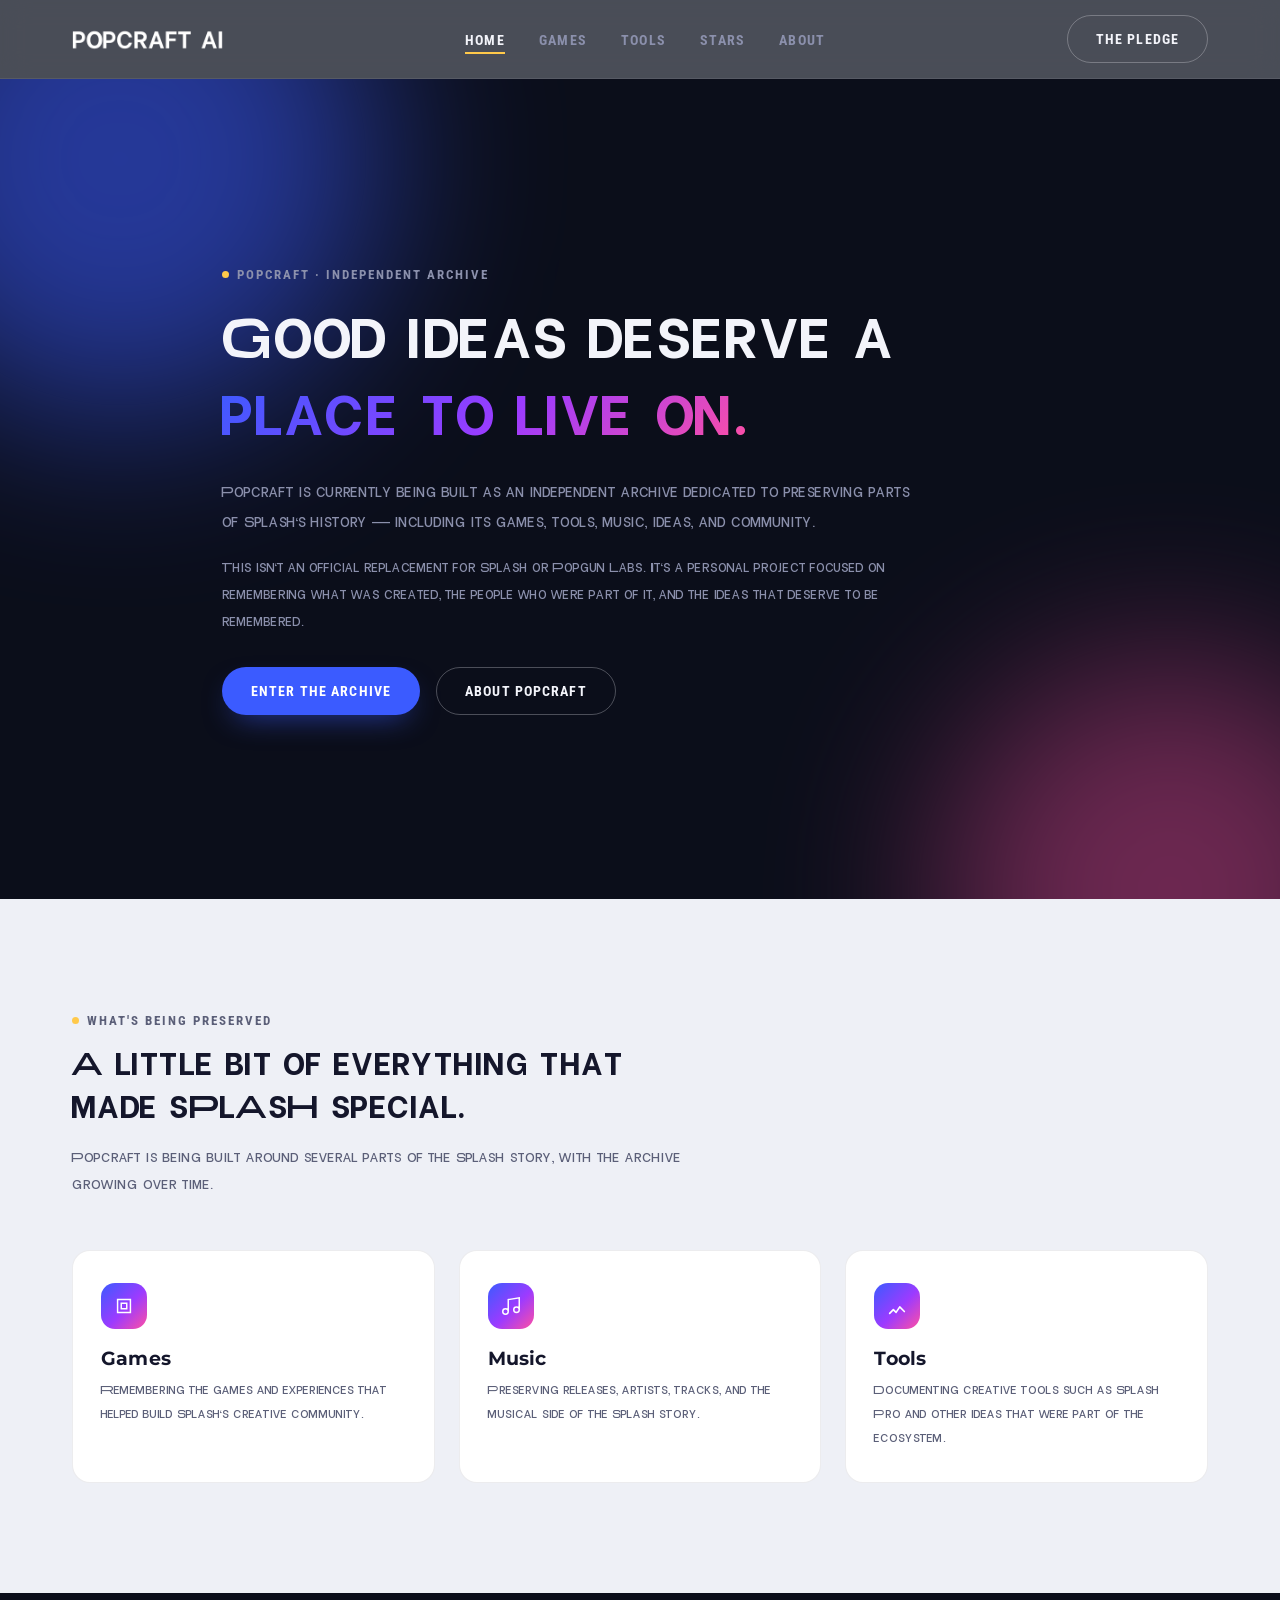
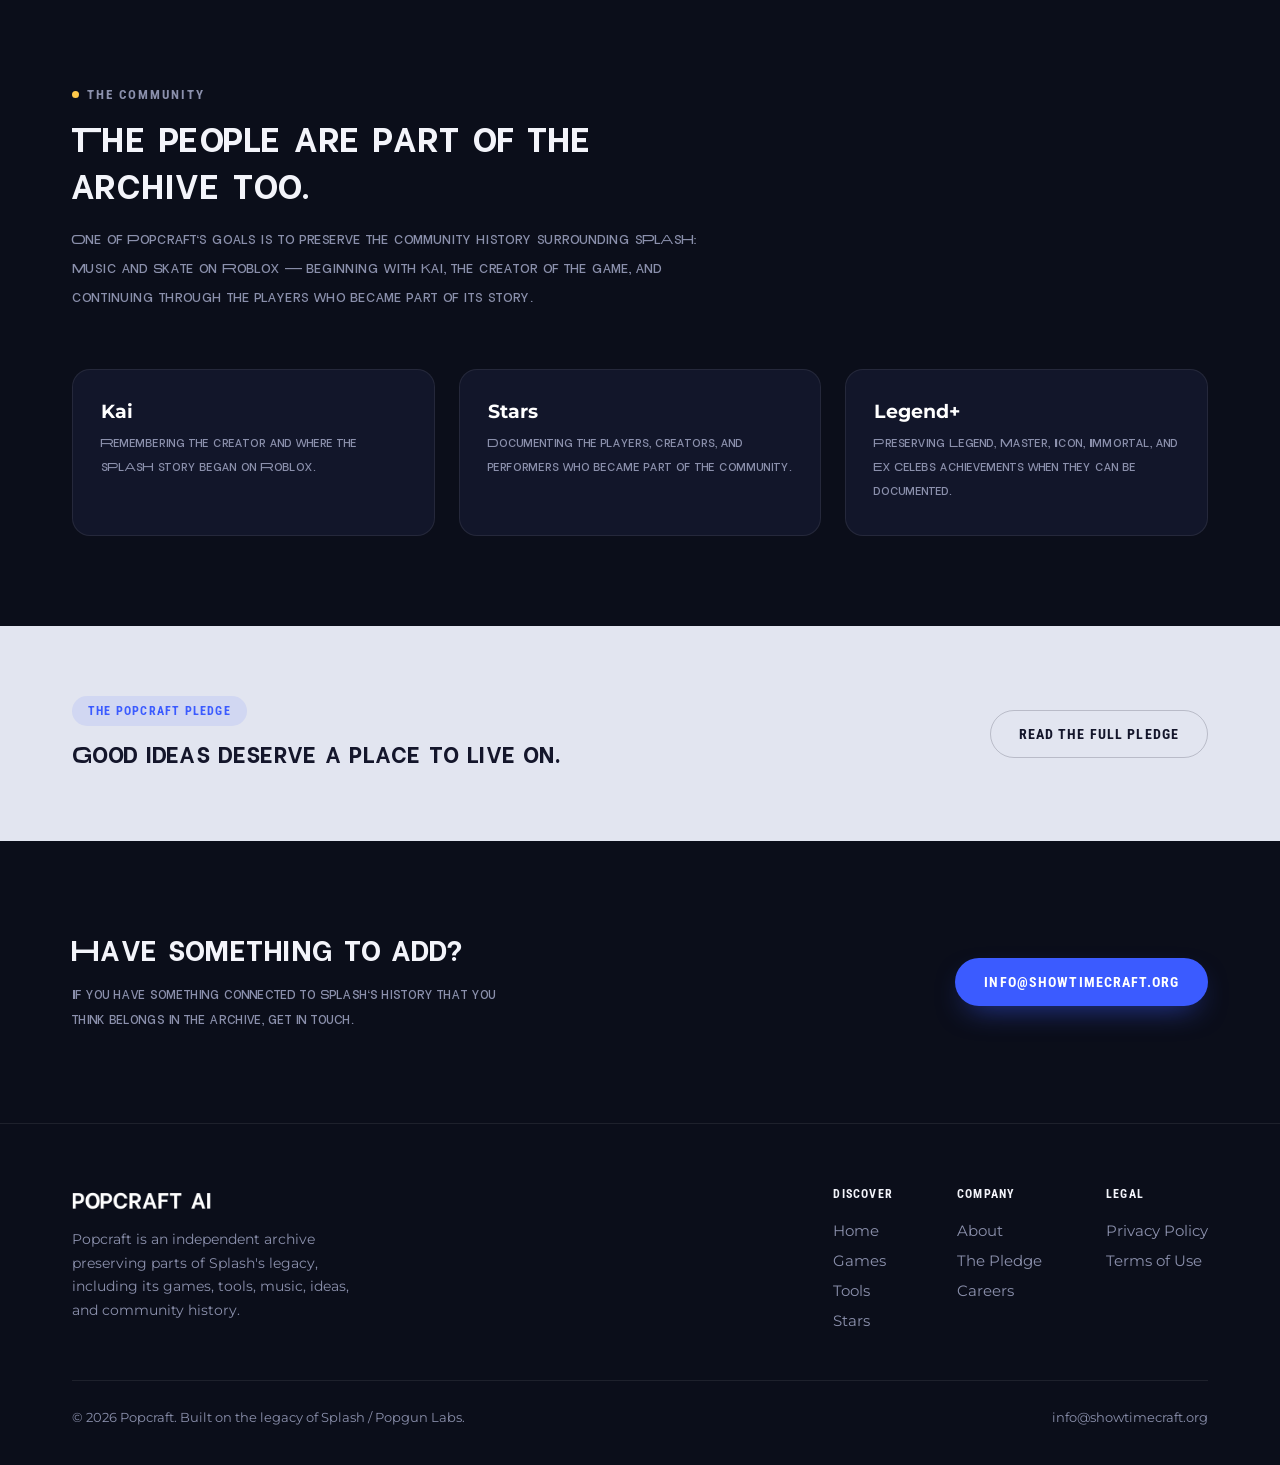
==== commit 1322bee9: "Update index.html" ====
--- a/index.html
+++ b/index.html
@@ -80,7 +80,7 @@
   <div class="wrap">
     <div class="section-head">
       <span class="eyebrow on-paper">WHAT'S BEING PRESERVED</span>
-      <h2 class="coming-title">A little bit of everything that made Splash special.</h2>
+      <h2 class="coming-title">A little bit of everything that made sPlAsH special.</h2>
       <p class="coming-copy">Popcraft is being built around several parts of the Splash story, with the archive growing over time.</p>
     </div>
     <div class="feature-grid">
@@ -178,8 +178,8 @@
         </div>
         <div class="footer-col">
           <h4>Legal</h4>
-          <a href="#">Privacy Policy</a>
-          <a href="#">Terms of Use</a>
+          <a href="privacy.html">Privacy Policy</a>
+          <a href="terms.html">Terms of Use</a>
         </div>
       </div>
     </div>
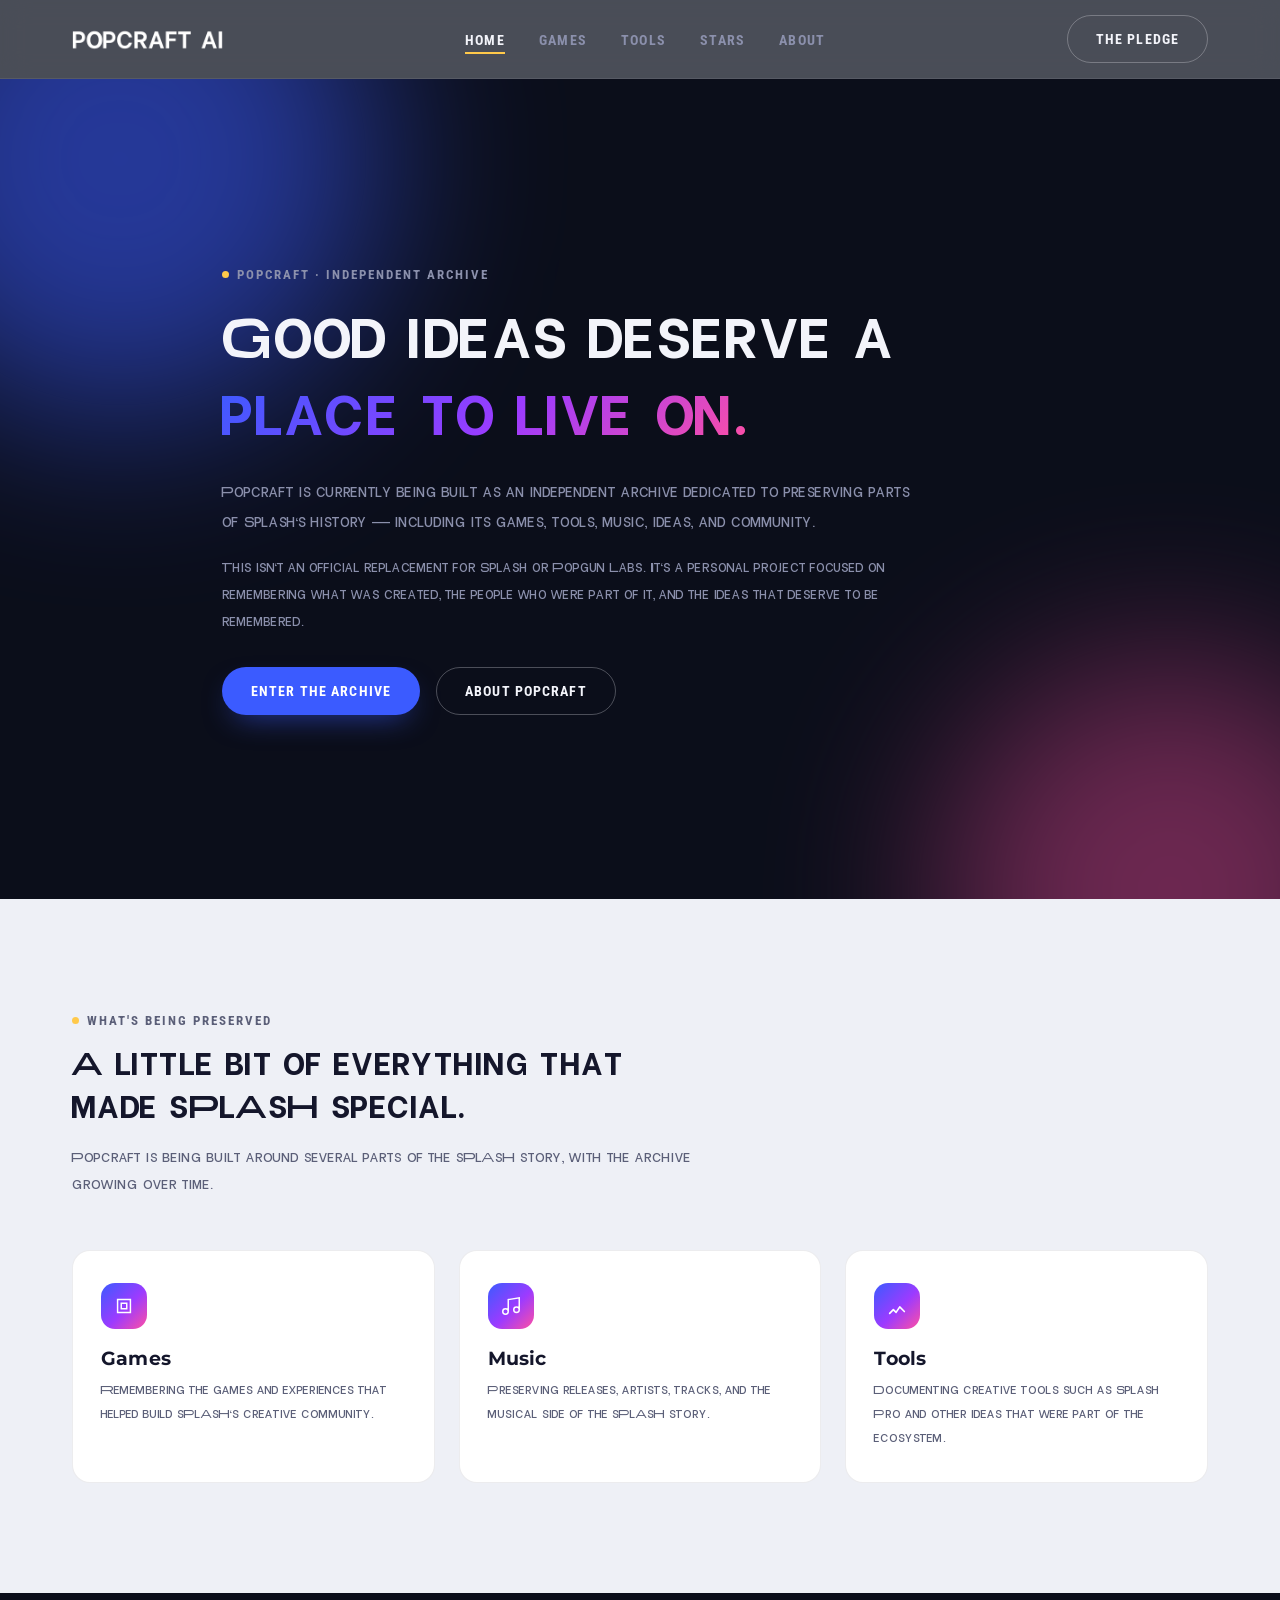
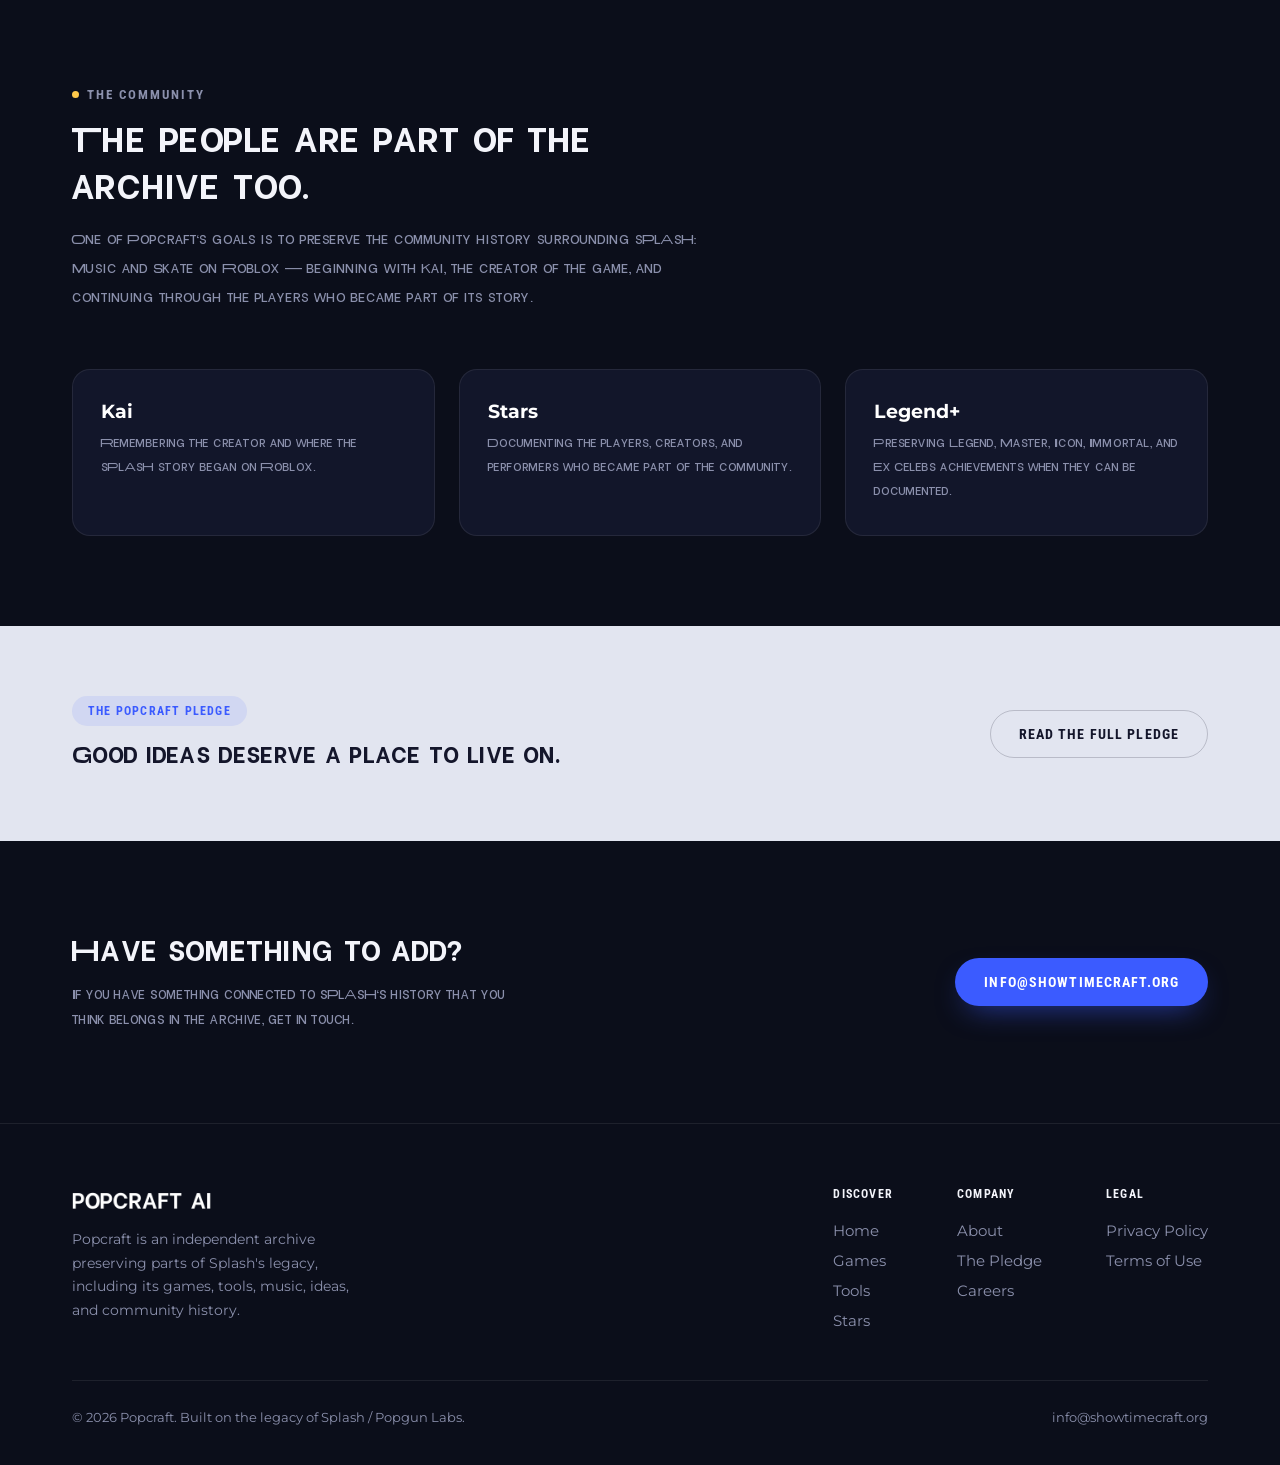
==== commit 9d855b21: "Update index.html" ====
--- a/index.html
+++ b/index.html
@@ -81,7 +81,7 @@
     <div class="section-head">
       <span class="eyebrow on-paper">WHAT'S BEING PRESERVED</span>
       <h2 class="coming-title">A little bit of everything that made sPlAsH special.</h2>
-      <p class="coming-copy">Popcraft is being built around several parts of the Splash story, with the archive growing over time.</p>
+      <p class="coming-copy">Popcraft is being built around several parts of the sPlAsH story, with the archive growing over time.</p>
     </div>
     <div class="feature-grid">
       <div class="feature-card">
@@ -89,14 +89,14 @@
           <svg viewBox="0 0 24 24" fill="none"><path d="M5 5h14v14H5zM9 9h6v6H9z" stroke="#fff" stroke-width="1.6"/></svg>
         </div>
         <h3 class="coming-title">Games</h3>
-        <p class="coming-copy">Remembering the games and experiences that helped build Splash's creative community.</p>
+        <p class="coming-copy">Remembering the games and experiences that helped build sPlAsH's creative community.</p>
       </div>
       <div class="feature-card">
         <div class="feature-icon">
           <svg viewBox="0 0 24 24" fill="none"><path d="M9 18V5l12-2v13M9 18a3 3 0 11-6 0 3 3 0 016 0zM21 16a3 3 0 11-6 0 3 3 0 016 0z" stroke="#fff" stroke-width="1.6"/></svg>
         </div>
         <h3 class="coming-title">Music</h3>
-        <p class="coming-copy">Preserving releases, artists, tracks, and the musical side of the Splash story.</p>
+        <p class="coming-copy">Preserving releases, artists, tracks, and the musical side of the sPlAsH story.</p>
       </div>
       <div class="feature-card">
         <div class="feature-icon">
@@ -149,7 +149,7 @@
   <div class="wrap">
     <div>
       <h2 class="coming-title">Have something to add?</h2>
-      <p class="coming-copy">If you have something connected to Splash's history that you think belongs in the archive, get in touch.</p>
+      <p class="coming-copy">If you have something connected to sPlAsH's history that you think belongs in the archive, get in touch.</p>
     </div>
     <a href="mailto:info@showtimecraft.org" class="btn btn-primary">info@showtimecraft.org</a>
   </div>
